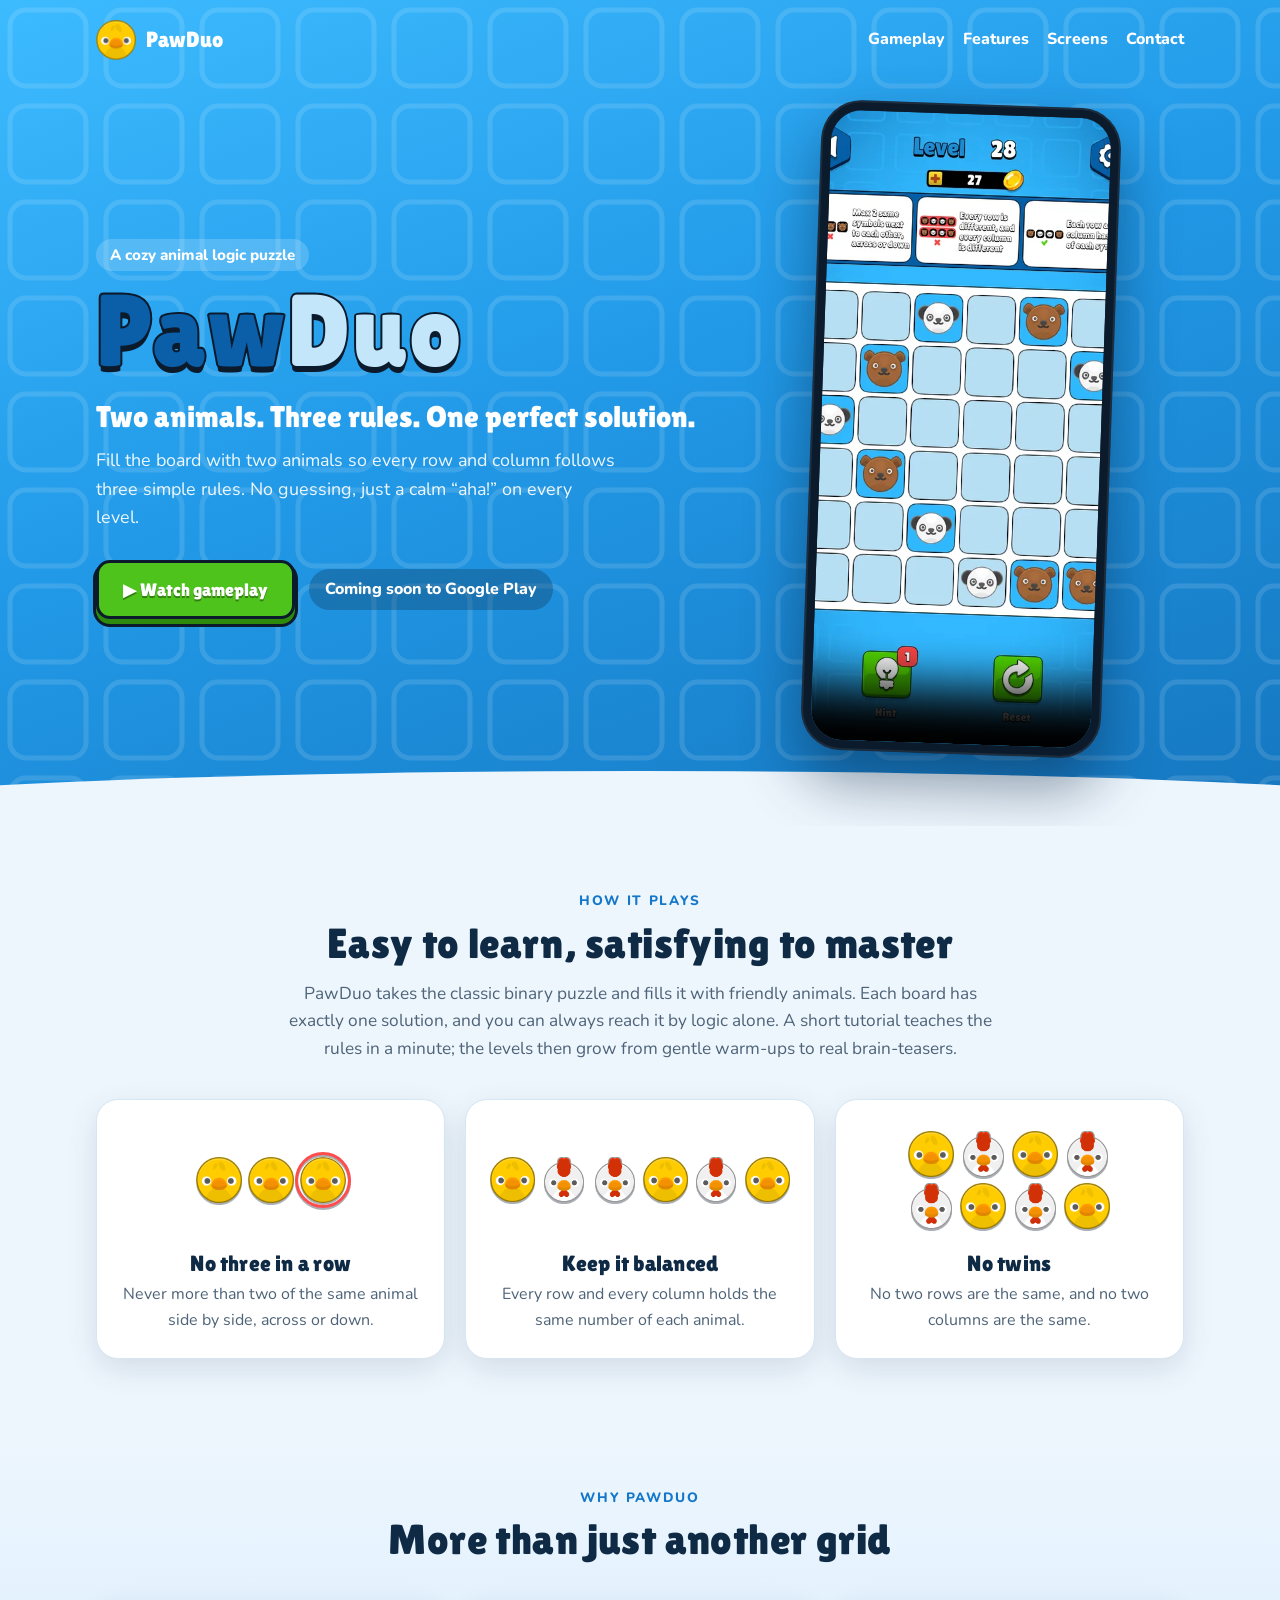
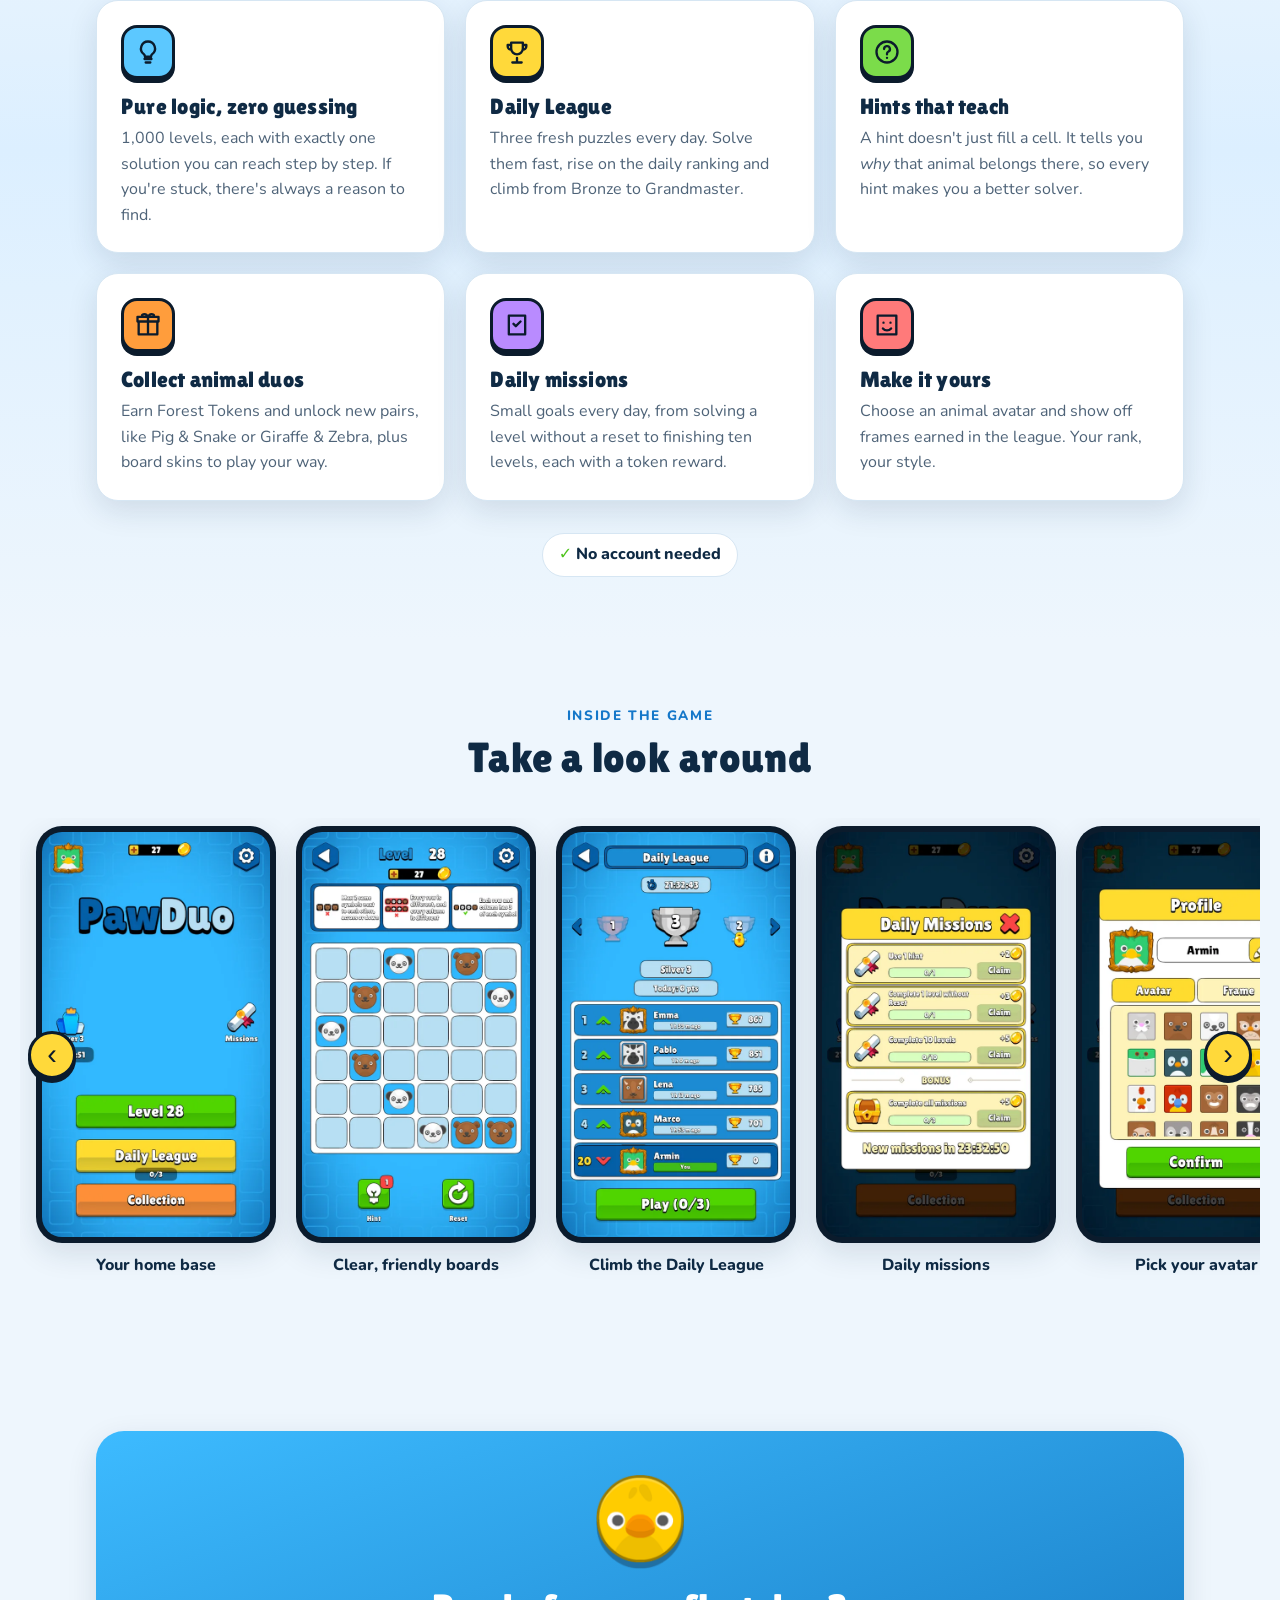
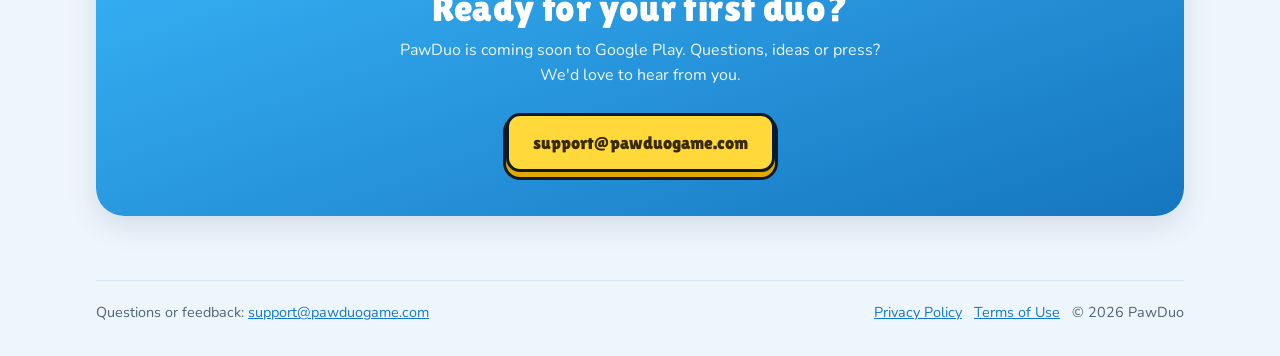
==== index.html @ 650007ed "Use the chick and chicken in the rule examples, drop offline and language pills - Rule cards show th" ====
<!doctype html>
<html lang="en">
<head>
  <meta charset="utf-8">
  <meta name="viewport" content="width=device-width, initial-scale=1">
  <title>PawDuo – Animal Logic Puzzle</title>
  <meta name="description" content="PawDuo is a cozy logic puzzle: fill the board with two animals so every row and column follows three simple rules. Daily League, animal duos to collect, hints that teach.">
  <meta property="og:title" content="PawDuo – Animal Logic Puzzle">
  <meta property="og:description" content="Two animals. Three rules. One perfect solution.">
  <meta property="og:image" content="https://pawduogame.com/assets/InGamePictures/web/01_Home.webp">
  <meta name="theme-color" content="#1f8fe0">
  <link rel="icon" type="image/png" sizes="32x32" href="assets/favicon-32.png">
  <link rel="apple-touch-icon" href="assets/icon.png">
  <link rel="preconnect" href="https://fonts.googleapis.com">
  <link rel="preconnect" href="https://fonts.gstatic.com" crossorigin>
  <link rel="stylesheet" href="https://fonts.googleapis.com/css2?family=Lilita+One&family=Nunito:wght@500;700;800&display=swap">
  <link rel="stylesheet" href="style.css?v=5">
</head>
<body class="landing">

  <section class="hero">
    <div class="tiles" aria-hidden="true"></div>
    <div class="wrap">
      <header class="site">
        <a class="brand" href="/"><img src="assets/icon.png" alt="" width="40" height="40">PawDuo</a>
        <nav>
          <a href="#gameplay">Gameplay</a>
          <a href="#features">Features</a>
          <a href="#screens">Screens</a>
          <a href="#contact">Contact</a>
        </nav>
      </header>

      <div class="hero-grid">
        <div class="hero-copy">
          <p class="eyebrow">A cozy animal logic puzzle</p>
          <h1 class="wordmark"><span class="paw">Paw</span><span class="duo">Duo</span></h1>
          <p class="tagline">Two animals. Three rules. One perfect solution.</p>
          <p class="lead">Fill the board with two animals so every row and column follows three simple rules. No guessing, just a calm “aha!” on every level.</p>
          <div class="cta-row">
            <a class="btn btn-green" href="#gameplay">▶ Watch gameplay</a>
            <span class="pill">Coming soon to Google Play</span>
          </div>
        </div>

        <div class="hero-phone" id="gameplay">
          <div class="phone">
            <video src="assets/Videos/PawDuo_Gameplay.mp4" poster="assets/InGamePictures/web/02_Board.webp"
                   autoplay muted loop playsinline controls preload="metadata"
                   aria-label="PawDuo gameplay video"></video>
          </div>
        </div>
      </div>
    </div>
  </section>

  <main>
    <section class="section about" id="about">
      <div class="wrap">
        <div class="section-head">
          <p class="kicker">How it plays</p>
          <h2>Easy to learn, satisfying to master</h2>
          <p>PawDuo takes the classic binary puzzle and fills it with friendly animals. Each board has exactly one solution, and you can always reach it by logic alone. A short tutorial teaches the rules in a minute; the levels then grow from gentle warm-ups to real brain-teasers.</p>
        </div>

        <div class="rules">
          <article class="rule">
            <div class="mini" aria-hidden="true"><i class="a"></i><i class="a"></i><i class="a bad"></i></div>
            <h3>No three in a row</h3>
            <p>Never more than two of the same animal side by side, across or down.</p>
          </article>
          <article class="rule">
            <div class="mini" aria-hidden="true"><i class="a"></i><i class="b"></i><i class="b"></i><i class="a"></i><i class="b"></i><i class="a"></i></div>
            <h3>Keep it balanced</h3>
            <p>Every row and every column holds the same number of each animal.</p>
          </article>
          <article class="rule">
            <div class="mini stack" aria-hidden="true">
              <span><i class="a"></i><i class="b"></i><i class="a"></i><i class="b"></i></span>
              <span><i class="b"></i><i class="a"></i><i class="b"></i><i class="a"></i></span>
            </div>
            <h3>No twins</h3>
            <p>No two rows are the same, and no two columns are the same.</p>
          </article>
        </div>
      </div>
    </section>

    <section class="section features" id="features">
      <div class="wrap">
        <div class="section-head">
          <p class="kicker">Why PawDuo</p>
          <h2>More than just another grid</h2>
        </div>

        <div class="feature-grid">
          <article class="feature">
            <span class="ico ico-blue" aria-hidden="true">
              <svg viewBox="0 0 24 24"><path d="M9 18h6M10 21h4M12 3a6 6 0 0 0-3.6 10.8c.6.5 1 1.2 1 2V16h5.2v-.2c0-.8.4-1.5 1-2A6 6 0 0 0 12 3Z"/></svg>
            </span>
            <h3>Pure logic, zero guessing</h3>
            <p>1,000 levels, each with exactly one solution you can reach step by step. If you're stuck, there's always a reason to find.</p>
          </article>
          <article class="feature">
            <span class="ico ico-yellow" aria-hidden="true">
              <svg viewBox="0 0 24 24"><path d="M8 21h8M12 17v4M7 4h10v5a5 5 0 0 1-10 0V4ZM17 6h3v1a3 3 0 0 1-3 3M7 6H4v1a3 3 0 0 0 3 3"/></svg>
            </span>
            <h3>Daily League</h3>
            <p>Three fresh puzzles every day. Solve them fast, rise on the daily ranking and climb from Bronze to Grandmaster.</p>
          </article>
          <article class="feature">
            <span class="ico ico-green" aria-hidden="true">
              <svg viewBox="0 0 24 24"><path d="M12 3a9 9 0 1 0 0 18 9 9 0 0 0 0-18ZM9.5 9.5a2.5 2.5 0 1 1 3.5 2.3c-.6.3-1 .9-1 1.6V14M12 17h.01"/></svg>
            </span>
            <h3>Hints that teach</h3>
            <p>A hint doesn't just fill a cell. It tells you <em>why</em> that animal belongs there, so every hint makes you a better solver.</p>
          </article>
          <article class="feature">
            <span class="ico ico-orange" aria-hidden="true">
              <svg viewBox="0 0 24 24"><path d="M4 9h16v11H4zM3 5h18v4H3zM12 5v15M12 5S10.5 2 8 2.8C6 3.5 7 5 8.5 5M12 5s1.5-3 4-2.2c2 .7 1 2.2-.5 2.2"/></svg>
            </span>
            <h3>Collect animal duos</h3>
            <p>Earn Forest Tokens and unlock new pairs, like Pig &amp; Snake or Giraffe &amp; Zebra, plus board skins to play your way.</p>
          </article>
          <article class="feature">
            <span class="ico ico-purple" aria-hidden="true">
              <svg viewBox="0 0 24 24"><path d="M9 11l2 2 4-4M5 4h14v16H5z"/></svg>
            </span>
            <h3>Daily missions</h3>
            <p>Small goals every day, from solving a level without a reset to finishing ten levels, each with a token reward.</p>
          </article>
          <article class="feature">
            <span class="ico ico-red" aria-hidden="true">
              <svg viewBox="0 0 24 24"><path d="M4 4h16v16H4zM9 10h.01M15 10h.01M8.5 15a4.5 4.5 0 0 0 7 0"/></svg>
            </span>
            <h3>Make it yours</h3>
            <p>Choose an animal avatar and show off frames earned in the league. Your rank, your style.</p>
          </article>
        </div>

        <ul class="facts">
          <li>No account needed</li>
        </ul>
      </div>
    </section>

    <section class="section screens" id="screens">
      <div class="wrap">
        <div class="section-head">
          <p class="kicker">Inside the game</p>
          <h2>Take a look around</h2>
        </div>
      </div>

      <div class="carousel">
        <button class="nav-btn prev" type="button" aria-label="Previous screenshots">‹</button>
        <ul class="track" id="track">
          <li><button class="shot" type="button" data-full="assets/InGamePictures/01_Home.png"><img src="assets/InGamePictures/web/01_Home.webp" alt="PawDuo home screen" width="540" height="960" loading="lazy"></button><span>Your home base</span></li>
          <li><button class="shot" type="button" data-full="assets/InGamePictures/02_Board.png"><img src="assets/InGamePictures/web/02_Board.webp" alt="A puzzle board with bears and pandas" width="540" height="960" loading="lazy"></button><span>Clear, friendly boards</span></li>
          <li><button class="shot" type="button" data-full="assets/InGamePictures/03_League.png"><img src="assets/InGamePictures/web/03_League.webp" alt="Daily League ranking" width="540" height="960" loading="lazy"></button><span>Climb the Daily League</span></li>
          <li><button class="shot" type="button" data-full="assets/InGamePictures/04_Missions.png"><img src="assets/InGamePictures/web/04_Missions.webp" alt="Daily missions with token rewards" width="540" height="960" loading="lazy"></button><span>Daily missions</span></li>
          <li><button class="shot" type="button" data-full="assets/InGamePictures/05_Profile_Avatars.png"><img src="assets/InGamePictures/web/05_Profile_Avatars.webp" alt="Choosing an avatar" width="540" height="960" loading="lazy"></button><span>Pick your avatar</span></li>
          <li><button class="shot" type="button" data-full="assets/InGamePictures/06_Profile_Frames.png"><img src="assets/InGamePictures/web/06_Profile_Frames.webp" alt="League frames for the profile picture" width="540" height="960" loading="lazy"></button><span>Earn league frames</span></li>
          <li><button class="shot" type="button" data-full="assets/InGamePictures/07_Collection.png"><img src="assets/InGamePictures/web/07_Collection.webp" alt="Animal duo collection" width="540" height="960" loading="lazy"></button><span>Collect animal duos</span></li>
          <li><button class="shot" type="button" data-full="assets/InGamePictures/08_Collection_Preview.png"><img src="assets/InGamePictures/web/08_Collection_Preview.webp" alt="Unlocking the Pig and Snake duo" width="540" height="960" loading="lazy"></button><span>Unlock new pairs</span></li>
          <li><button class="shot" type="button" data-full="assets/InGamePictures/09_Tutorial.png"><img src="assets/InGamePictures/web/09_Tutorial.webp" alt="The interactive tutorial" width="540" height="960" loading="lazy"></button><span>Learn in a minute</span></li>
        </ul>
        <button class="nav-btn next" type="button" aria-label="Next screenshots">›</button>
      </div>
    </section>

    <section class="section closing">
      <div class="wrap">
        <div class="closing-card">
          <img src="assets/icon.png" alt="" width="88" height="88">
          <h2>Ready for your first duo?</h2>
          <p>PawDuo is coming soon to Google Play. Questions, ideas or press? We'd love to hear from you.</p>
          <a class="btn btn-yellow" href="mailto:support@pawduogame.com">support@pawduogame.com</a>
        </div>
      </div>
    </section>
  </main>

  <div class="wrap">
    <footer class="site" id="contact">
      <span>Questions or feedback: <a href="mailto:support@pawduogame.com">support@pawduogame.com</a></span>
      <span><a href="privacy.html">Privacy Policy</a><a href="terms.html">Terms of Use</a>© 2026 PawDuo</span>
    </footer>
  </div>

  <dialog class="viewer" id="viewer" aria-label="Screenshot viewer">
    <button class="v-close" type="button" aria-label="Close">×</button>
    <button class="v-nav v-prev" type="button" aria-label="Previous">‹</button>
    <img alt="">
    <button class="v-nav v-next" type="button" aria-label="Next">›</button>
  </dialog>

  <script>
    (function () {
      var track = document.getElementById('track');
      var step = function () { var li = track.querySelector('li'); return li ? li.getBoundingClientRect().width + 20 : 300; };
      document.querySelector('.carousel .prev').addEventListener('click', function () { track.scrollBy({ left: -step() * 2, behavior: 'smooth' }); });
      document.querySelector('.carousel .next').addEventListener('click', function () { track.scrollBy({ left: step() * 2, behavior: 'smooth' }); });

      var shots = Array.prototype.slice.call(document.querySelectorAll('.shot'));
      var viewer = document.getElementById('viewer');
      var img = viewer.querySelector('img');
      var index = 0;
      function show(i) {
        index = (i + shots.length) % shots.length;
        img.src = shots[index].getAttribute('data-full');
        img.alt = shots[index].querySelector('img').alt;
      }
      shots.forEach(function (b, i) {
        b.addEventListener('click', function () {
          show(i);
          if (viewer.showModal) viewer.showModal(); else window.open(b.getAttribute('data-full'), '_blank');
        });
      });
      viewer.querySelector('.v-close').addEventListener('click', function () { viewer.close(); });
      viewer.querySelector('.v-prev').addEventListener('click', function () { show(index - 1); });
      viewer.querySelector('.v-next').addEventListener('click', function () { show(index + 1); });
      viewer.addEventListener('click', function (e) { if (e.target === viewer) viewer.close(); });
      viewer.addEventListener('keydown', function (e) {
        if (e.key === 'ArrowLeft') show(index - 1);
        if (e.key === 'ArrowRight') show(index + 1);
      });

      // Respect reduced motion: don't autoplay the gameplay video.
      if (window.matchMedia('(prefers-reduced-motion: reduce)').matches) {
        var v = document.querySelector('.phone video');
        v.removeAttribute('autoplay'); v.pause();
      }
    })();
  </script>
</body>
</html>
---- style.css ----
/* PawDuo site. Colors follow the game: sky blue, sunny yellow, leaf green. */
:root {
  --bg: #eef6fd;
  --card: #ffffff;
  --text: #0f2a44;
  --muted: #4e6378;
  --line: #d6e6f3;
  --accent: #1477c9;
  --accent-soft: #dcefff;
  --blue-1: #3dbbff;
  --blue-2: #1576bf;
  --navy: #0b4f8f;
  --yellow: #ffd93a;
  --yellow-dark: #e0a800;
  --green: #4dc31b;
  --green-dark: #2e8a0c;
  --shadow: 0 10px 30px rgba(15, 42, 68, 0.12);
}

@media (prefers-color-scheme: dark) {
  :root {
    --bg: #0b1724;
    --card: #132436;
    --text: #e8f2fb;
    --muted: #9fb4c8;
    --line: #22384f;
    --accent: #6cc4ff;
    --accent-soft: #17324b;
    --shadow: 0 10px 30px rgba(0, 0, 0, 0.35);
  }
}

* { box-sizing: border-box; }

html { scroll-behavior: smooth; }

body {
  margin: 0;
  background: var(--bg);
  color: var(--text);
  font-family: "Nunito", system-ui, -apple-system, "Segoe UI", Roboto, sans-serif;
  line-height: 1.6;
  overflow-x: hidden;
}

a { color: var(--accent); }

.wrap { max-width: 760px; margin: 0 auto; padding: 0 16px; }
body.landing .wrap { max-width: 1120px; }

h1, h2, h3 { font-family: "Lilita One", "Nunito", system-ui, sans-serif; font-weight: 400; letter-spacing: 0.01em; line-height: 1.15; }

/* ---------- Header ---------- */
header.site {
  padding: 20px 0;
  display: flex;
  align-items: center;
  justify-content: space-between;
  gap: 12px;
  flex-wrap: wrap;
}

header.site .brand {
  display: flex;
  align-items: center;
  gap: 10px;
  font-family: "Lilita One", system-ui, sans-serif;
  font-size: 1.4rem;
  color: var(--text);
  text-decoration: none;
}

header.site .brand img { width: 40px; height: 40px; }

header.site nav { display: flex; flex-wrap: wrap; gap: 4px 18px; }
header.site nav a { text-decoration: none; font-weight: 800; }

/* ---------- Hero ---------- */
.hero {
  position: relative;
  color: #fff;
  background: linear-gradient(160deg, var(--blue-1) 0%, #229ae8 45%, var(--blue-2) 100%);
  padding-bottom: 72px;
  overflow: hidden;
}

/* Rounded tile pattern, like the board behind the game's menus. */
.hero .tiles {
  position: absolute;
  inset: 0;
  background-image: url("data:image/svg+xml,%3Csvg xmlns='http://www.w3.org/2000/svg' width='96' height='96'%3E%3Crect x='10' y='10' width='76' height='76' rx='16' fill='none' stroke='white' stroke-opacity='0.12' stroke-width='5'/%3E%3C/svg%3E");
  pointer-events: none;
}

.hero::after {
  content: "";
  position: absolute;
  left: 0; right: 0; bottom: -1px;
  height: 56px;
  background: var(--bg);
  clip-path: ellipse(75% 100% at 50% 100%);
}

.hero .wrap { position: relative; z-index: 1; }
.hero header.site .brand, .hero header.site nav a { color: #fff; }
.hero header.site nav a:hover { color: var(--yellow); }

.hero-grid {
  display: grid;
  grid-template-columns: 1.15fr 0.85fr;
  gap: 40px;
  align-items: center;
  padding-top: 24px;
}

.eyebrow {
  display: inline-block;
  margin: 0 0 8px;
  padding: 4px 14px;
  border-radius: 999px;
  background: rgba(255, 255, 255, 0.18);
  font-weight: 800;
  font-size: 0.95rem;
}

.wordmark {
  margin: 0;
  font-size: clamp(3.6rem, 9vw, 6.4rem);
  line-height: 1;
  letter-spacing: 0.02em;
  -webkit-text-stroke: 4px #0b1b2c;
  paint-order: stroke fill;
  text-shadow: 0 6px 0 #0b1b2c;
}
.wordmark .paw { color: #0b5ea8; }
.wordmark .duo { color: #c3e6fb; }

.tagline {
  margin: 18px 0 10px;
  font-family: "Lilita One", system-ui, sans-serif;
  font-size: clamp(1.4rem, 3vw, 1.9rem);
  line-height: 1.2;
}

.lead { margin: 0; max-width: 520px; font-size: 1.12rem; color: rgba(255, 255, 255, 0.92); }

.cta-row { display: flex; flex-wrap: wrap; align-items: center; gap: 14px; margin-top: 28px; }

.btn {
  display: inline-block;
  padding: 12px 24px;
  border-radius: 14px;
  font-family: "Lilita One", system-ui, sans-serif;
  font-size: 1.15rem;
  text-decoration: none;
  color: #fff;
  border: 3px solid #0b1b2c;
  transition: transform 0.12s ease;
}
.btn:hover { transform: translateY(-2px); }
.btn:active { transform: translateY(2px); }
.btn-green { background: var(--green); box-shadow: 0 5px 0 var(--green-dark), 0 5px 0 3px #0b1b2c; text-shadow: 0 2px 0 rgba(0, 0, 0, 0.35); }
.btn-yellow { background: var(--yellow); color: #3a2a00; box-shadow: 0 5px 0 var(--yellow-dark), 0 5px 0 3px #0b1b2c; }

.pill {
  display: inline-block;
  padding: 8px 16px;
  border-radius: 999px;
  background: rgba(11, 27, 44, 0.25);
  font-weight: 800;
}

.hero-phone { display: flex; justify-content: center; scroll-margin-top: 24px; }

.phone {
  position: relative;
  width: min(300px, 78vw);
  aspect-ratio: 1080 / 2340;
  border-radius: 40px;
  padding: 10px;
  background: #0b1b2c;
  box-shadow: 0 30px 60px rgba(4, 30, 60, 0.45), inset 0 0 0 2px rgba(255, 255, 255, 0.08);
  transform: rotate(2deg);
}
.phone video {
  display: block;
  width: 100%;
  height: 100%;
  object-fit: cover;
  border-radius: 31px;
  background: #1576bf;
}

/* ---------- Sections ---------- */
.section { padding: 64px 0; }

.section-head { max-width: 720px; margin: 0 auto 36px; text-align: center; }
.section-head h2 { margin: 0 0 12px; font-size: clamp(1.9rem, 4vw, 2.6rem); }
.section-head p { margin: 0; color: var(--muted); font-size: 1.08rem; }
.section-head .kicker {
  margin-bottom: 8px;
  color: var(--accent);
  font-weight: 800;
  text-transform: uppercase;
  letter-spacing: 0.12em;
  font-size: 0.85rem;
}

/* Rules */
.rules { display: grid; grid-template-columns: repeat(3, 1fr); gap: 20px; }

.rule, .feature, .card {
  background: var(--card);
  border: 1px solid var(--line);
  border-radius: 22px;
  padding: 24px;
  box-shadow: var(--shadow);
}
.rule { text-align: center; }
.rule h3, .feature h3 { margin: 16px 0 6px; font-size: 1.35rem; }
.rule p, .feature p { margin: 0; color: var(--muted); }

/* Rule examples drawn with the game's chick (a) and chicken (b); icons shrink to fit narrow cards. */
.mini { display: flex; justify-content: center; gap: 6px; min-height: 112px; align-items: center; }
.mini.stack { flex-direction: column; align-items: stretch; }
.mini.stack span { display: flex; justify-content: center; gap: 6px; }
.mini i {
  flex: 0 1 46px;
  min-width: 0;
  aspect-ratio: 1;
  background: center / contain no-repeat;
  filter: drop-shadow(0 2px 0 rgba(11, 27, 44, 0.35));
}
.mini i.a { background-image: url("assets/Pairs/chick.png"); }
.mini i.b { background-image: url("assets/Pairs/chicken.png"); }
.mini i.bad { border-radius: 50%; outline: 3px solid #ff4d4d; outline-offset: 2px; }

/* Features */
.features { background: linear-gradient(180deg, transparent, var(--accent-soft) 40%, transparent); }
.feature-grid { display: grid; grid-template-columns: repeat(3, 1fr); gap: 20px; }

.ico {
  display: inline-grid;
  place-items: center;
  width: 54px; height: 54px;
  border-radius: 16px;
  border: 3px solid #0b1b2c;
  box-shadow: 0 4px 0 #0b1b2c;
}
.ico svg { width: 28px; height: 28px; fill: none; stroke: #0b1b2c; stroke-width: 2; stroke-linecap: round; stroke-linejoin: round; }
.ico-blue { background: #5cc8ff; }
.ico-yellow { background: var(--yellow); }
.ico-green { background: #7bdc4a; }
.ico-orange { background: #ff9d3c; }
.ico-purple { background: #b98bff; }
.ico-red { background: #ff7a7a; }

.facts { list-style: none; display: flex; flex-wrap: wrap; justify-content: center; gap: 10px; padding: 0; margin: 32px 0 0; }
.facts li {
  padding: 8px 16px;
  border-radius: 999px;
  background: var(--card);
  border: 1px solid var(--line);
  font-weight: 800;
}
.facts li::before { content: "✓ "; color: var(--green); }

/* Screenshot carousel */
.carousel { position: relative; max-width: 1240px; margin: 0 auto; }
.track {
  list-style: none;
  margin: 0;
  padding: 8px 16px 24px;
  display: flex;
  gap: 20px;
  overflow-x: auto;
  scroll-snap-type: x mandatory;
  scroll-padding: 0 16px;
  scrollbar-width: thin;
}
.track li { flex: 0 0 auto; width: clamp(180px, 22vw, 240px); scroll-snap-align: start; text-align: center; }
.track li span { display: block; margin-top: 10px; font-weight: 800; }

.shot {
  display: block;
  width: 100%;
  padding: 6px;
  border: 0;
  border-radius: 26px;
  background: #0b1b2c;
  cursor: zoom-in;
  box-shadow: var(--shadow);
  transition: transform 0.15s ease;
}
.shot:hover { transform: translateY(-4px); }
.shot img { display: block; width: 100%; height: auto; border-radius: 20px; }

.nav-btn {
  position: absolute;
  top: calc(50% - 30px);
  z-index: 2;
  width: 48px; height: 48px;
  border-radius: 50%;
  border: 3px solid #0b1b2c;
  background: var(--yellow);
  color: #0b1b2c;
  font-size: 1.8rem;
  line-height: 1;
  cursor: pointer;
  box-shadow: 0 4px 0 #0b1b2c;
}
.nav-btn.prev { left: 8px; }
.nav-btn.next { right: 8px; }

/* Screenshot viewer */
.viewer {
  border: 0;
  padding: 0;
  background: transparent;
  max-width: 100vw;
  max-height: 100vh;
  overflow: visible;
}
.viewer::backdrop { background: rgba(5, 15, 28, 0.85); }
.viewer img { display: block; max-height: 88vh; max-width: 88vw; border-radius: 24px; }
.viewer button {
  position: absolute;
  width: 48px; height: 48px;
  border-radius: 50%;
  border: 3px solid #0b1b2c;
  background: var(--yellow);
  color: #0b1b2c;
  font-size: 1.8rem;
  line-height: 1;
  cursor: pointer;
}
.v-close { top: -18px; right: -18px; }
.v-prev { left: -64px; top: calc(50% - 24px); }
.v-next { right: -64px; top: calc(50% - 24px); }

/* Closing call to action */
.closing-card {
  text-align: center;
  color: #fff;
  background: linear-gradient(160deg, var(--blue-1), var(--blue-2));
  border-radius: 28px;
  padding: 44px 24px;
  box-shadow: var(--shadow);
}
.closing-card img { filter: drop-shadow(0 6px 0 rgba(11, 27, 44, 0.35)); }
.closing-card h2 { margin: 14px 0 8px; font-size: clamp(1.8rem, 4vw, 2.4rem); }
.closing-card p { margin: 0 auto 24px; max-width: 520px; color: rgba(255, 255, 255, 0.92); }
.closing-card .btn { overflow-wrap: anywhere; }

/* ---------- Doc pages (privacy, terms) ---------- */
.badge {
  display: inline-block;
  background: var(--accent-soft);
  color: var(--accent);
  border-radius: 999px;
  padding: 4px 12px;
  font-weight: 700;
  font-size: 0.9rem;
  margin-top: 18px;
}

article.doc {
  background: var(--card);
  border: 1px solid var(--line);
  border-radius: 20px;
  padding: 28px 24px;
  margin: 8px 0 24px;
}
article.doc h1 { margin-top: 0; }
article.doc h2 { margin-top: 28px; font-size: 1.3rem; }
article.doc .updated { color: var(--muted); margin-top: -8px; }

/* ---------- Footer ---------- */
footer.site {
  border-top: 1px solid var(--line);
  padding: 20px 0 32px;
  color: var(--muted);
  font-size: 0.9rem;
  display: flex;
  flex-wrap: wrap;
  gap: 8px 16px;
  justify-content: space-between;
}
footer.site a { margin-right: 12px; }

/* ---------- Small screens ---------- */
@media (max-width: 900px) {
  .hero-grid { grid-template-columns: 1fr; text-align: center; }
  .lead { margin: 0 auto; }
  .cta-row { justify-content: center; }
  .rules, .feature-grid { grid-template-columns: 1fr 1fr; }
  .rules .rule:last-child { grid-column: 1 / -1; }
  .v-prev { left: 8px; }
  .v-next { right: 8px; }
  .v-close { top: 8px; right: 8px; }
}

@media (max-width: 600px) {
  .rules, .feature-grid { grid-template-columns: 1fr; }
  .nav-btn { display: none; }
  .wordmark { -webkit-text-stroke-width: 3px; text-shadow: 0 4px 0 #0b1b2c; }
  .section { padding: 48px 0; }
  header.site { justify-content: center; }
  header.site nav { justify-content: center; gap: 4px 14px; }
}

@media (prefers-reduced-motion: reduce) {
  html { scroll-behavior: auto; }
  .btn, .shot { transition: none; }
}
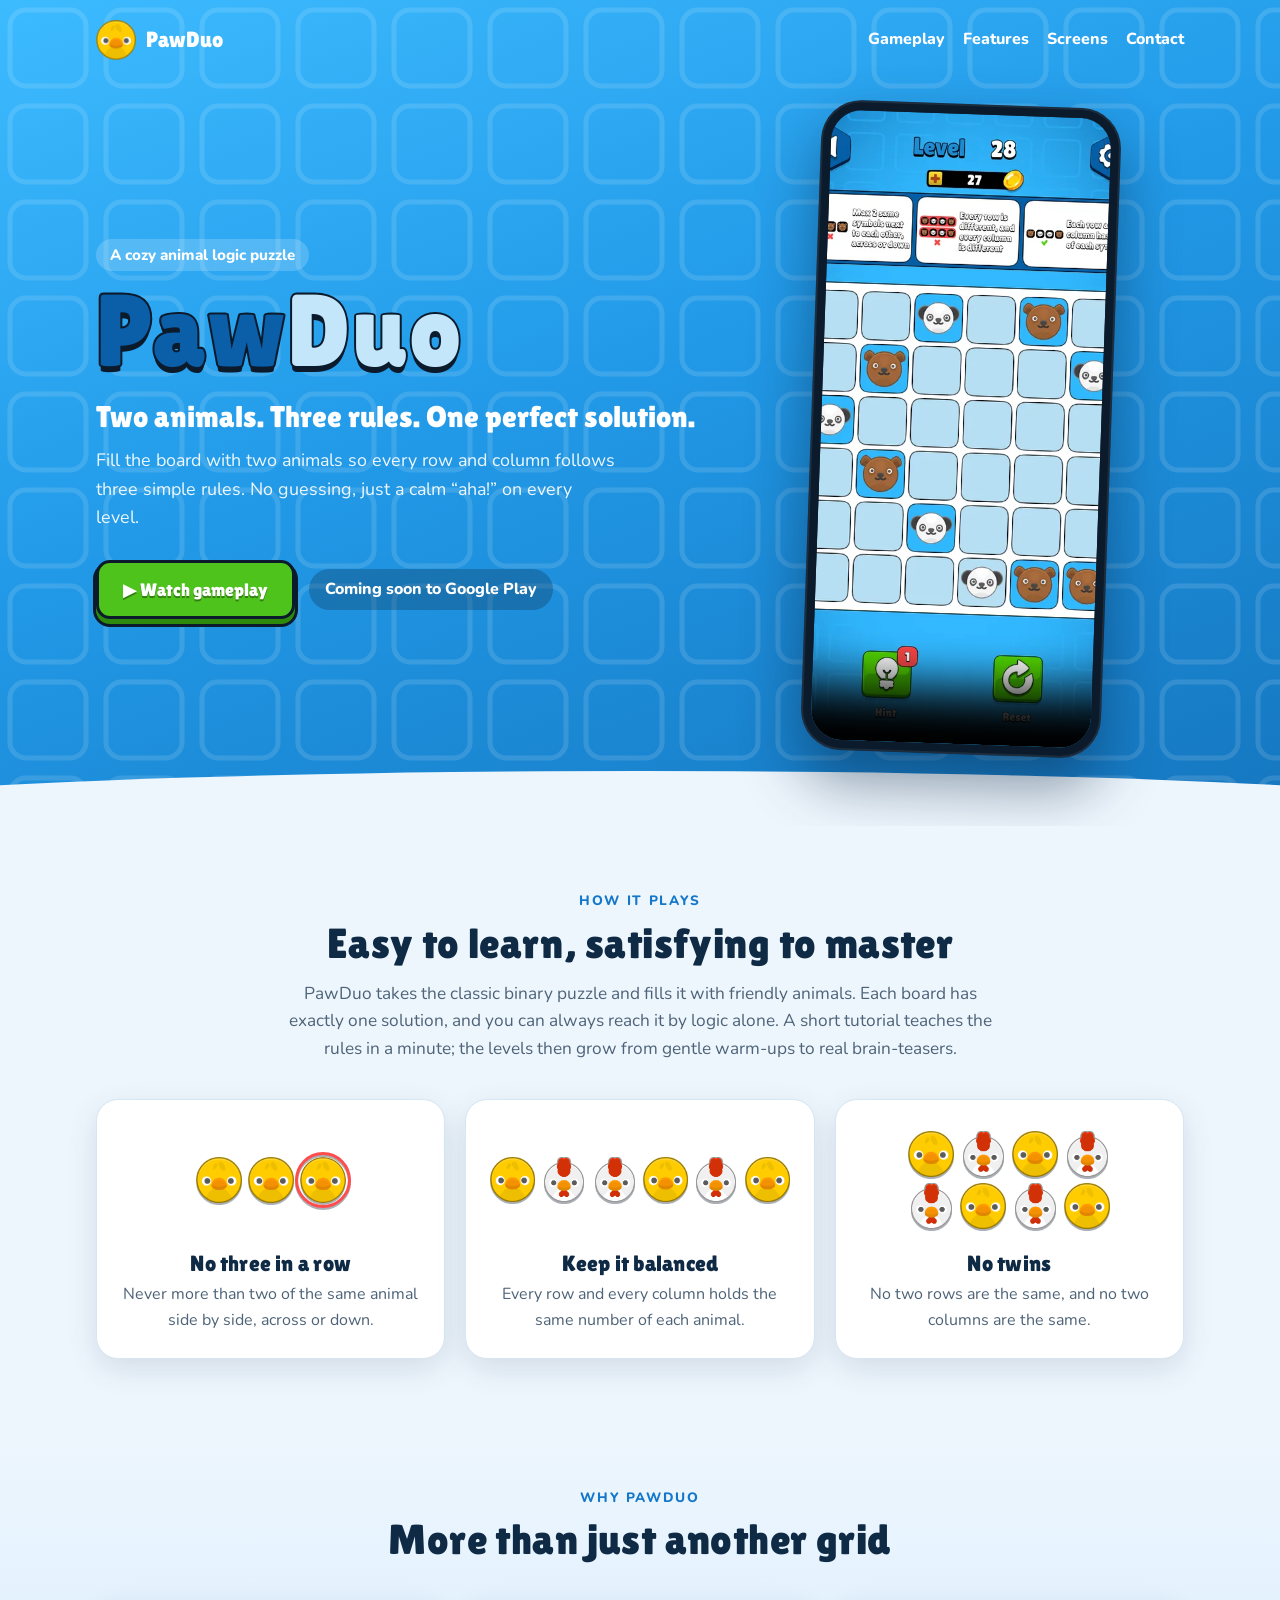
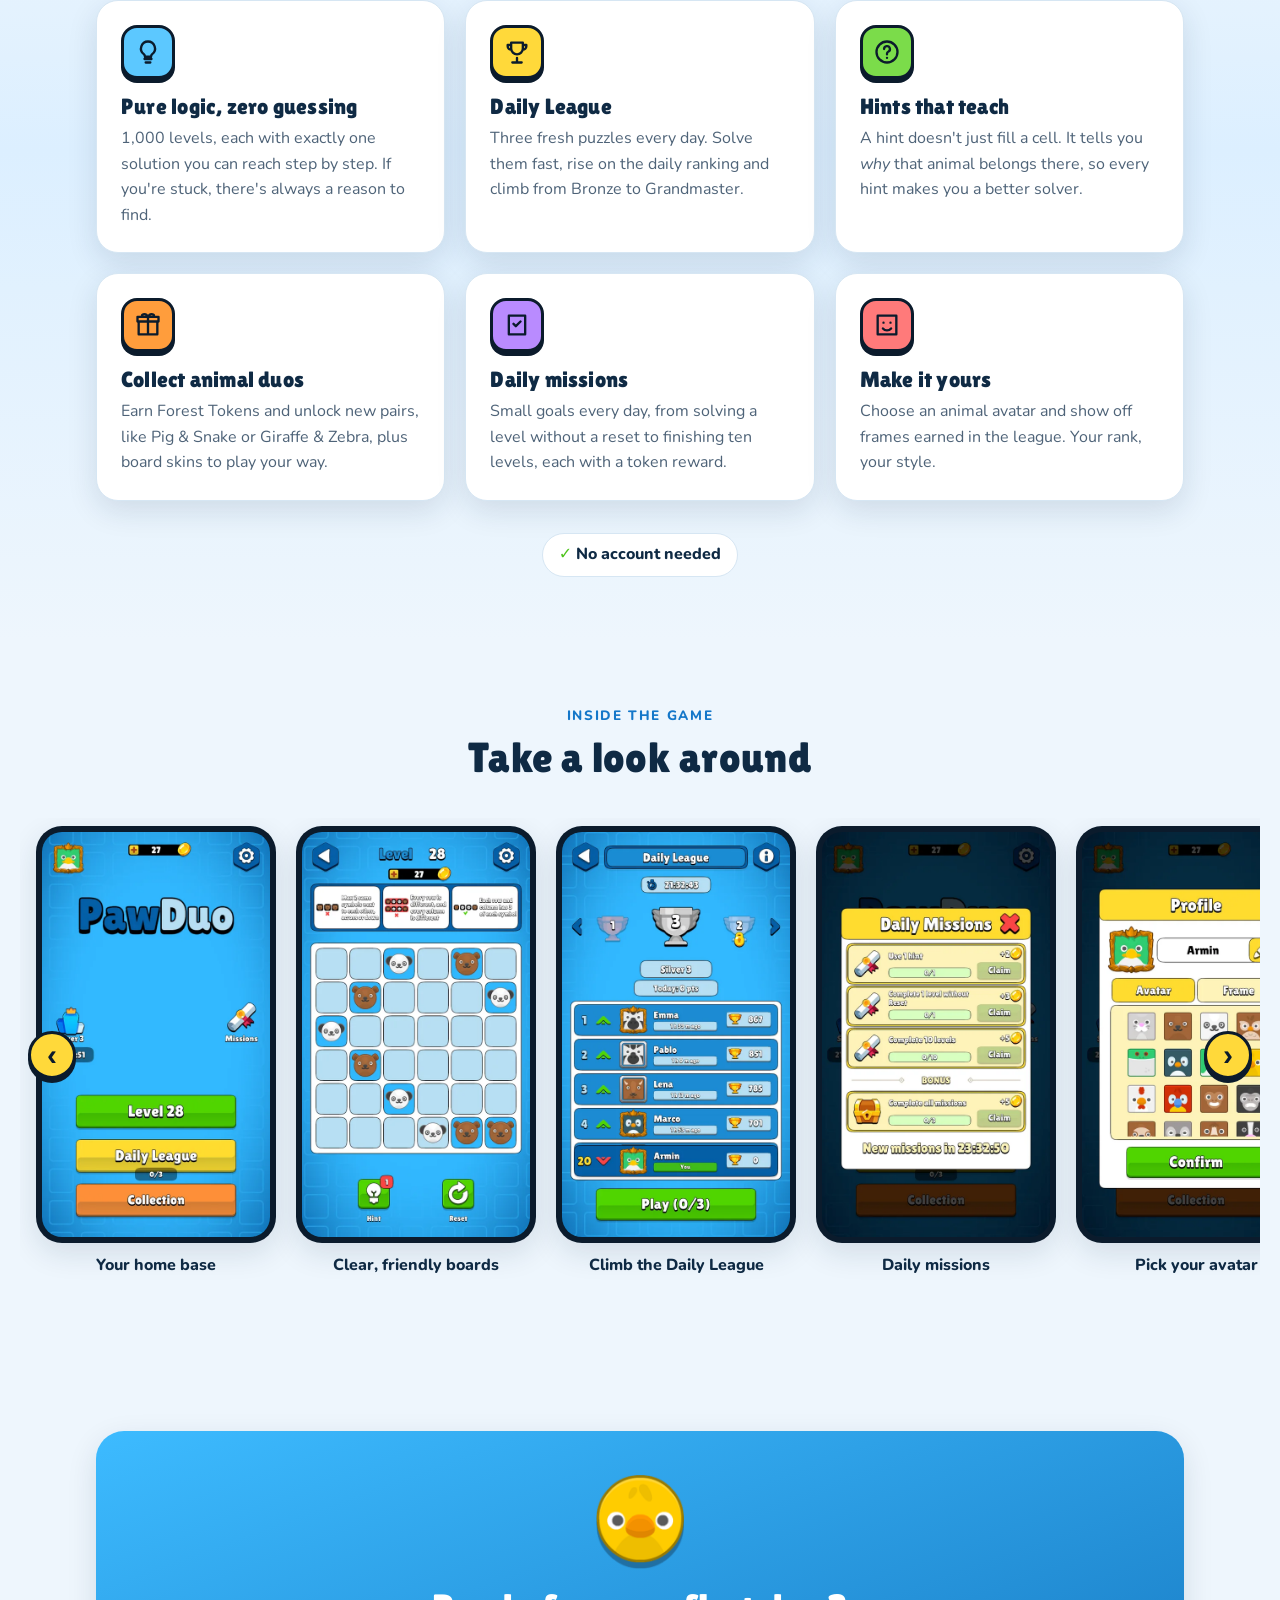
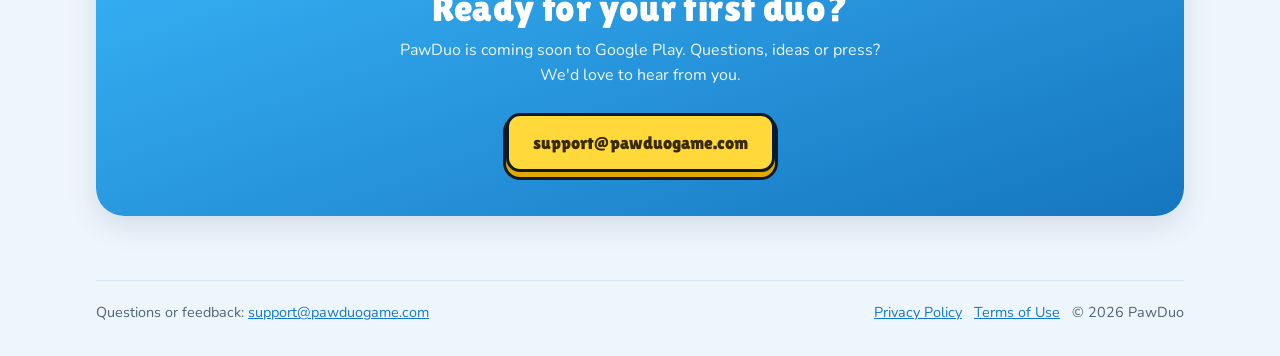
==== commit 68215159: "Keep the round viewer and player buttons round on older iOS Safari Older Safari adds its own button " ====
--- a/index.html
+++ b/index.html
@@ -14,7 +14,7 @@
   <link rel="preconnect" href="https://fonts.googleapis.com">
   <link rel="preconnect" href="https://fonts.gstatic.com" crossorigin>
   <link rel="stylesheet" href="https://fonts.googleapis.com/css2?family=Lilita+One&family=Nunito:wght@500;700;800&display=swap">
-  <link rel="stylesheet" href="style.css?v=5">
+  <link rel="stylesheet" href="style.css?v=7">
 </head>
 <body class="landing">
 
@@ -38,7 +38,7 @@
           <p class="tagline">Two animals. Three rules. One perfect solution.</p>
           <p class="lead">Fill the board with two animals so every row and column follows three simple rules. No guessing, just a calm “aha!” on every level.</p>
           <div class="cta-row">
-            <a class="btn btn-green" href="#gameplay">▶ Watch gameplay</a>
+            <a class="btn btn-green" href="#gameplay" id="watch">▶ Watch gameplay</a>
             <span class="pill">Coming soon to Google Play</span>
           </div>
         </div>
@@ -195,6 +195,12 @@
     <button class="v-nav v-next" type="button" aria-label="Next">›</button>
   </dialog>
 
+  <dialog class="player" id="player" aria-label="Gameplay video">
+    <button class="v-close" type="button" aria-label="Close video">×</button>
+    <video src="assets/Videos/PawDuo_Gameplay.mp4" poster="assets/InGamePictures/web/02_Board.webp"
+           controls playsinline preload="none"></video>
+  </dialog>
+
   <script>
     (function () {
       var track = document.getElementById('track');
@@ -221,6 +227,27 @@
       viewer.querySelector('.v-prev').addEventListener('click', function () { show(index - 1); });
       viewer.querySelector('.v-next').addEventListener('click', function () { show(index + 1); });
       viewer.addEventListener('click', function (e) { if (e.target === viewer) viewer.close(); });
+      // "Watch gameplay": the video from the start, with sound, in a full-screen player.
+      var player = document.getElementById('player');
+      var big = player.querySelector('video');
+      var hero = document.querySelector('.phone video');
+      document.getElementById('watch').addEventListener('click', function (e) {
+        if (!player.showModal) return; // old browsers: the link scrolls to the phone instead
+        e.preventDefault();
+        hero.pause();
+        player.showModal();
+        big.currentTime = 0;
+        big.muted = false;
+        var playing = big.play();
+        if (playing && playing.catch) playing.catch(function () { big.muted = true; big.play(); });
+      });
+      player.querySelector('.v-close').addEventListener('click', function () { player.close(); });
+      player.addEventListener('click', function (e) { if (e.target === player) player.close(); });
+      player.addEventListener('close', function () {
+        big.pause();
+        if (!window.matchMedia('(prefers-reduced-motion: reduce)').matches) hero.play();
+      });
+
       viewer.addEventListener('keydown', function (e) {
         if (e.key === 'ArrowLeft') show(index - 1);
         if (e.key === 'ArrowRight') show(index + 1);
--- a/style.css
+++ b/style.css
@@ -335,6 +335,43 @@
   cursor: pointer;
 }
 .v-close { top: -18px; right: -18px; }
+
+/* Full-screen gameplay player */
+.player {
+  width: 100vw; height: 100vh;
+  max-width: 100vw; max-height: 100vh;
+  margin: 0;
+  padding: 0;
+  border: 0;
+  background: rgba(5, 15, 28, 0.94);
+}
+.player[open] { display: flex; align-items: center; justify-content: center; }
+.player::backdrop { background: rgba(5, 15, 28, 0.94); }
+.player video {
+  display: block;
+  height: 94vh;
+  max-width: 94vw;
+  aspect-ratio: 1080 / 2340;
+  object-fit: contain;
+  border-radius: 24px;
+  background: #000;
+}
+.player .v-close {
+  position: fixed;
+  top: 16px; right: 16px;
+  z-index: 1;
+  width: 48px; height: 48px;
+  border-radius: 50%;
+  border: 3px solid #0b1b2c;
+  background: var(--yellow);
+  color: #0b1b2c;
+  font-size: 1.8rem;
+  line-height: 1;
+  cursor: pointer;
+}
+@media (max-width: 600px) {
+  .player video { height: 100vh; max-width: 100vw; border-radius: 0; }
+}
 .v-prev { left: -64px; top: calc(50% - 24px); }
 .v-next { right: -64px; top: calc(50% - 24px); }
 
@@ -351,6 +388,29 @@
 .closing-card h2 { margin: 14px 0 8px; font-size: clamp(1.8rem, 4vw, 2.4rem); }
 .closing-card p { margin: 0 auto 24px; max-width: 520px; color: rgba(255, 255, 255, 0.92); }
 .closing-card .btn { overflow-wrap: anywhere; }
+
+/* Round yellow buttons: older iOS Safari adds its own button padding and stretches them into ovals with the
+   symbol off-center, so the size and centering are pinned here. */
+.nav-btn, .viewer button, .player .v-close {
+  -webkit-appearance: none;
+  appearance: none;
+  box-sizing: border-box;
+  display: flex;
+  align-items: center;
+  justify-content: center;
+  padding: 0;
+  margin: 0;
+  width: 48px; min-width: 48px; max-width: 48px;
+  height: 48px; min-height: 48px; max-height: 48px;
+  flex: 0 0 48px;
+  border-radius: 50%;
+  font-family: Arial, Helvetica, sans-serif;
+  font-weight: 700;
+  font-size: 30px;
+  line-height: 48px;
+  text-align: center;
+  -webkit-tap-highlight-color: transparent;
+}
 
 /* ---------- Doc pages (privacy, terms) ---------- */
 .badge {
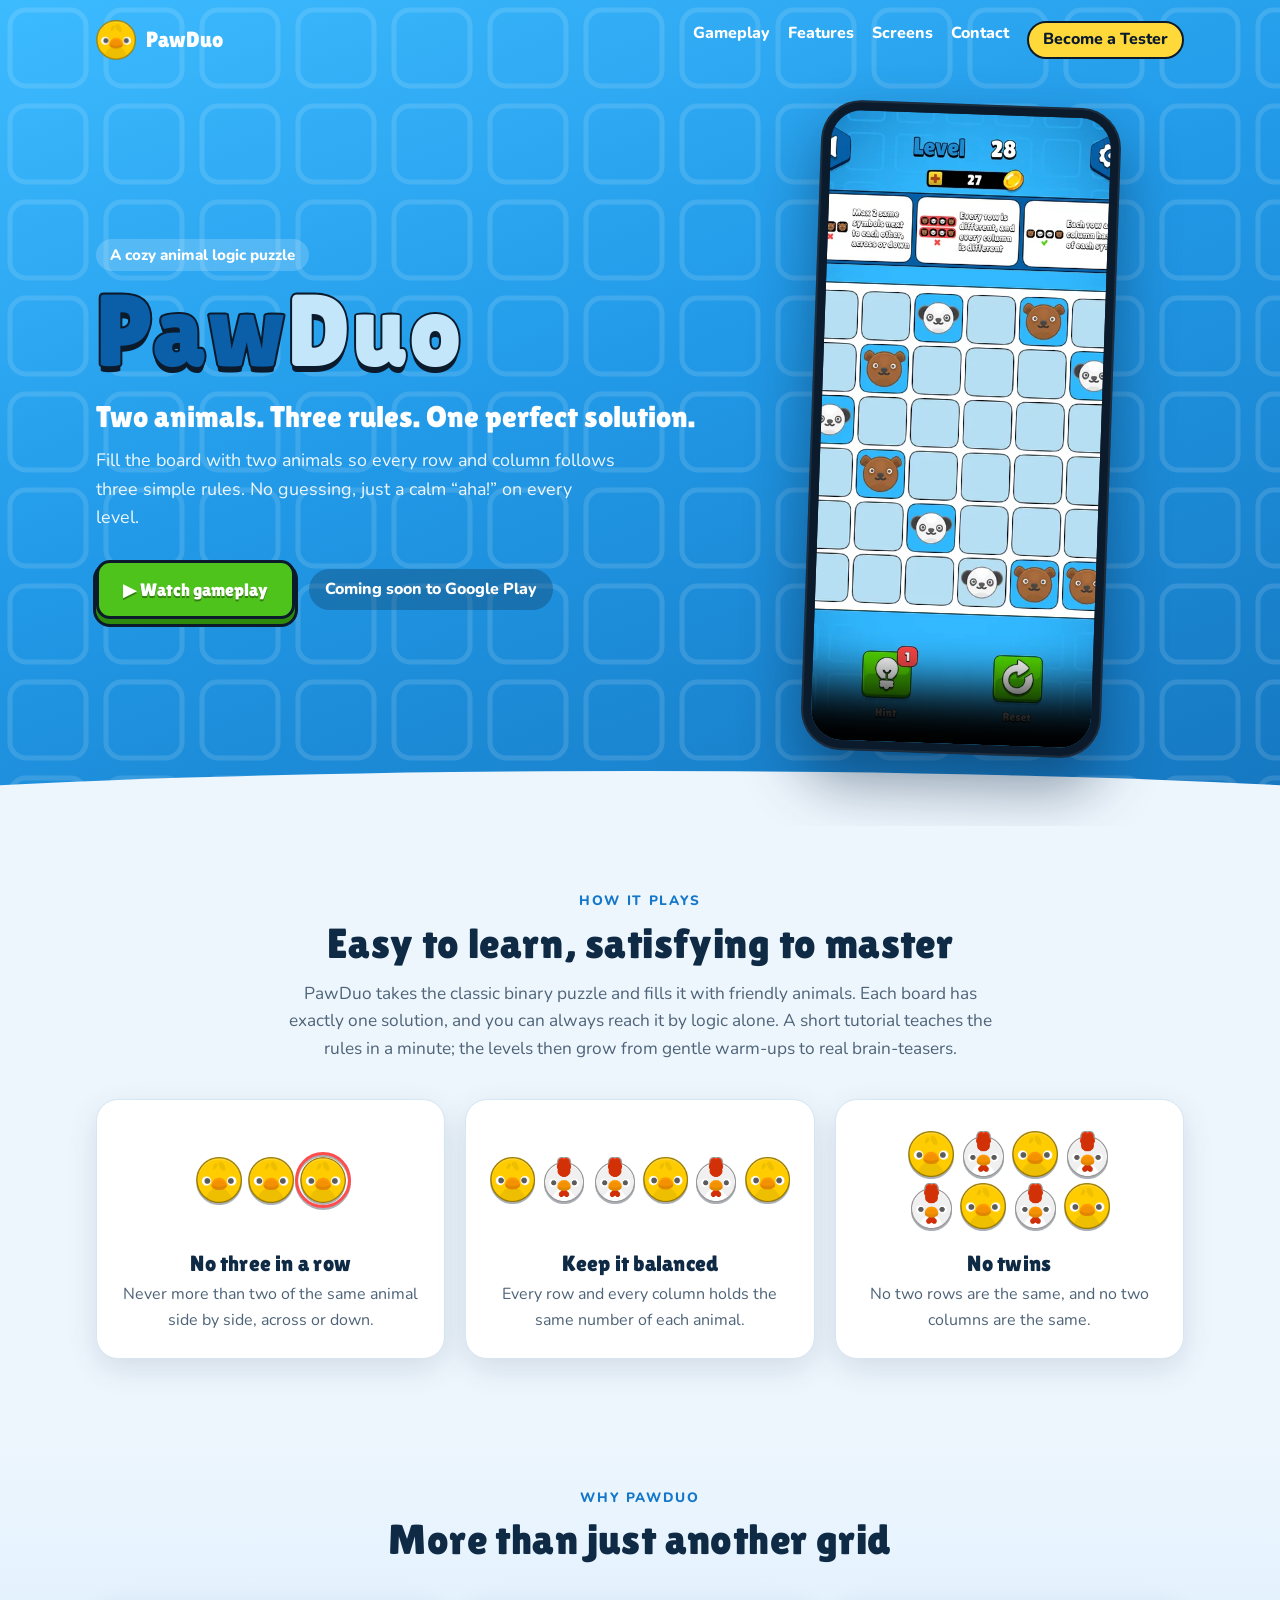
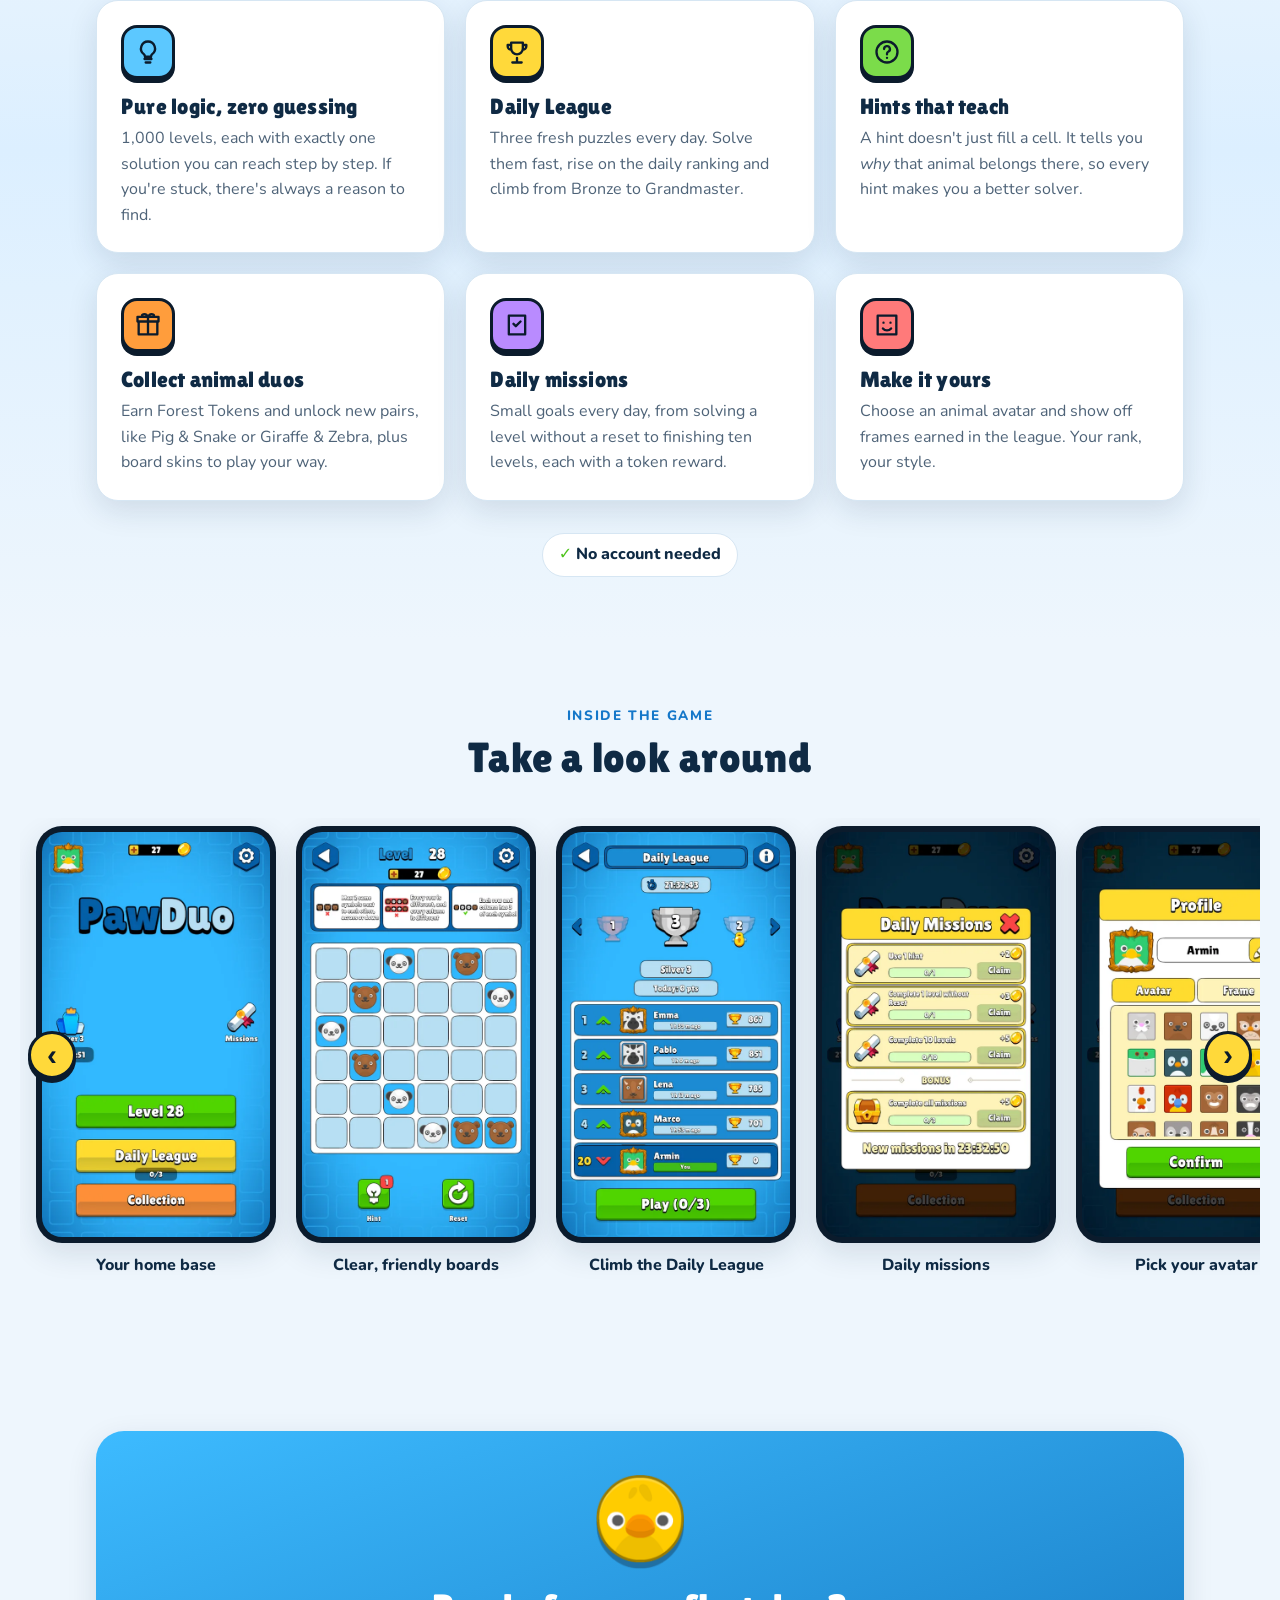
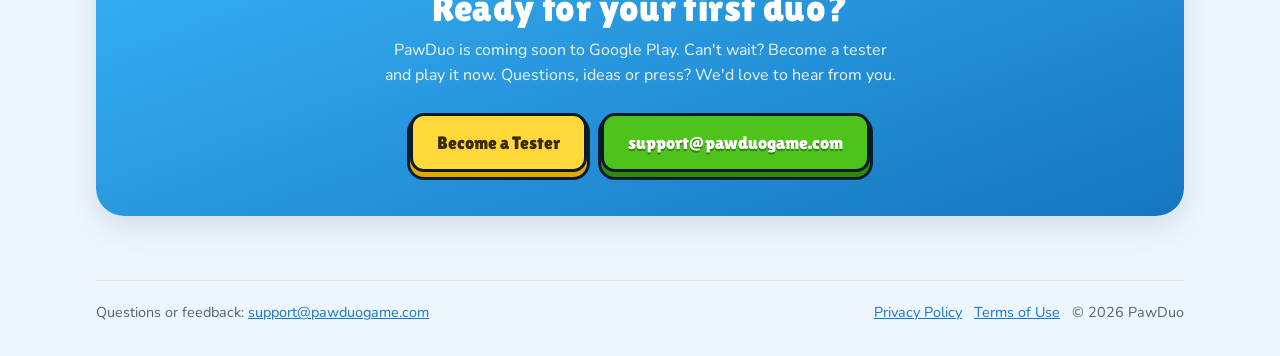
==== commit 3d9be5f7: "Add a Become a Tester page linked from the home page tester.html sends visitors to the Firebase App " ====
--- a/index.html
+++ b/index.html
@@ -14,7 +14,7 @@
   <link rel="preconnect" href="https://fonts.googleapis.com">
   <link rel="preconnect" href="https://fonts.gstatic.com" crossorigin>
   <link rel="stylesheet" href="https://fonts.googleapis.com/css2?family=Lilita+One&family=Nunito:wght@500;700;800&display=swap">
-  <link rel="stylesheet" href="style.css?v=7">
+  <link rel="stylesheet" href="style.css?v=8">
 </head>
 <body class="landing">
 
@@ -28,6 +28,7 @@
           <a href="#features">Features</a>
           <a href="#screens">Screens</a>
           <a href="#contact">Contact</a>
+          <a class="nav-cta" href="tester.html">Become a Tester</a>
         </nav>
       </header>
 
@@ -174,8 +175,11 @@
         <div class="closing-card">
           <img src="assets/icon.png" alt="" width="88" height="88">
           <h2>Ready for your first duo?</h2>
-          <p>PawDuo is coming soon to Google Play. Questions, ideas or press? We'd love to hear from you.</p>
-          <a class="btn btn-yellow" href="mailto:support@pawduogame.com">support@pawduogame.com</a>
+          <p>PawDuo is coming soon to Google Play. Can't wait? Become a tester and play it now. Questions, ideas or press? We'd love to hear from you.</p>
+          <div class="cta-row closing-actions">
+            <a class="btn btn-yellow" href="tester.html">Become a Tester</a>
+            <a class="btn btn-green" href="mailto:support@pawduogame.com">support@pawduogame.com</a>
+          </div>
         </div>
       </div>
     </section>
--- a/style.css
+++ b/style.css
@@ -388,6 +388,7 @@
 .closing-card h2 { margin: 14px 0 8px; font-size: clamp(1.8rem, 4vw, 2.4rem); }
 .closing-card p { margin: 0 auto 24px; max-width: 520px; color: rgba(255, 255, 255, 0.92); }
 .closing-card .btn { overflow-wrap: anywhere; }
+.closing-actions { justify-content: center; margin-top: 0; }
 
 /* Round yellow buttons: older iOS Safari adds its own button padding and stretches them into ovals with the
    symbol off-center, so the size and centering are pinned here. */
@@ -412,6 +413,51 @@
   -webkit-tap-highlight-color: transparent;
 }
 
+/* ---------- Become a Tester page ---------- */
+.hero-short { padding-bottom: 88px; }
+.tester-hero { max-width: 640px; margin: 0 auto; padding-top: 16px; text-align: center; }
+.tester-hero .tester-icon { display: block; margin: 0 auto 12px; filter: drop-shadow(0 6px 0 rgba(11, 27, 44, 0.35)); }
+.tester-hero h1 {
+  margin: 4px 0 12px;
+  font-size: clamp(2.6rem, 7vw, 4.2rem);
+  line-height: 1.05;
+  -webkit-text-stroke: 3px #0b1b2c;
+  paint-order: stroke fill;
+  text-shadow: 0 5px 0 #0b1b2c;
+}
+.tester-hero .lead { margin: 0 auto; }
+.tester-hero .cta-row { justify-content: center; }
+.tester-hero .btn { font-size: 1.35rem; padding: 14px 34px; }
+.fineprint { margin: 18px 0 0; font-size: 0.95rem; color: rgba(255, 255, 255, 0.85); }
+
+.step-no {
+  display: inline-flex;
+  align-items: center;
+  justify-content: center;
+  width: 56px; height: 56px;
+  border-radius: 50%;
+  border: 3px solid #0b1b2c;
+  background: var(--yellow);
+  color: #0b1b2c;
+  font-family: "Lilita One", system-ui, sans-serif;
+  font-size: 1.7rem;
+  box-shadow: 0 4px 0 #0b1b2c;
+}
+
+.feature-grid.two { grid-template-columns: repeat(2, 1fr); }
+.tester-info { padding-top: 0; }
+@media (max-width: 600px) { .feature-grid.two { grid-template-columns: 1fr; } }
+.note { max-width: 720px; margin: 24px auto 0; text-align: center; color: var(--muted); font-size: 0.95rem; }
+
+.nav-cta {
+  padding: 4px 14px;
+  border-radius: 999px;
+  background: var(--yellow);
+  color: #0b1b2c !important;
+  border: 2px solid #0b1b2c;
+}
+.nav-cta:hover { color: #0b1b2c !important; filter: brightness(1.05); }
+
 /* ---------- Doc pages (privacy, terms) ---------- */
 .badge {
   display: inline-block;
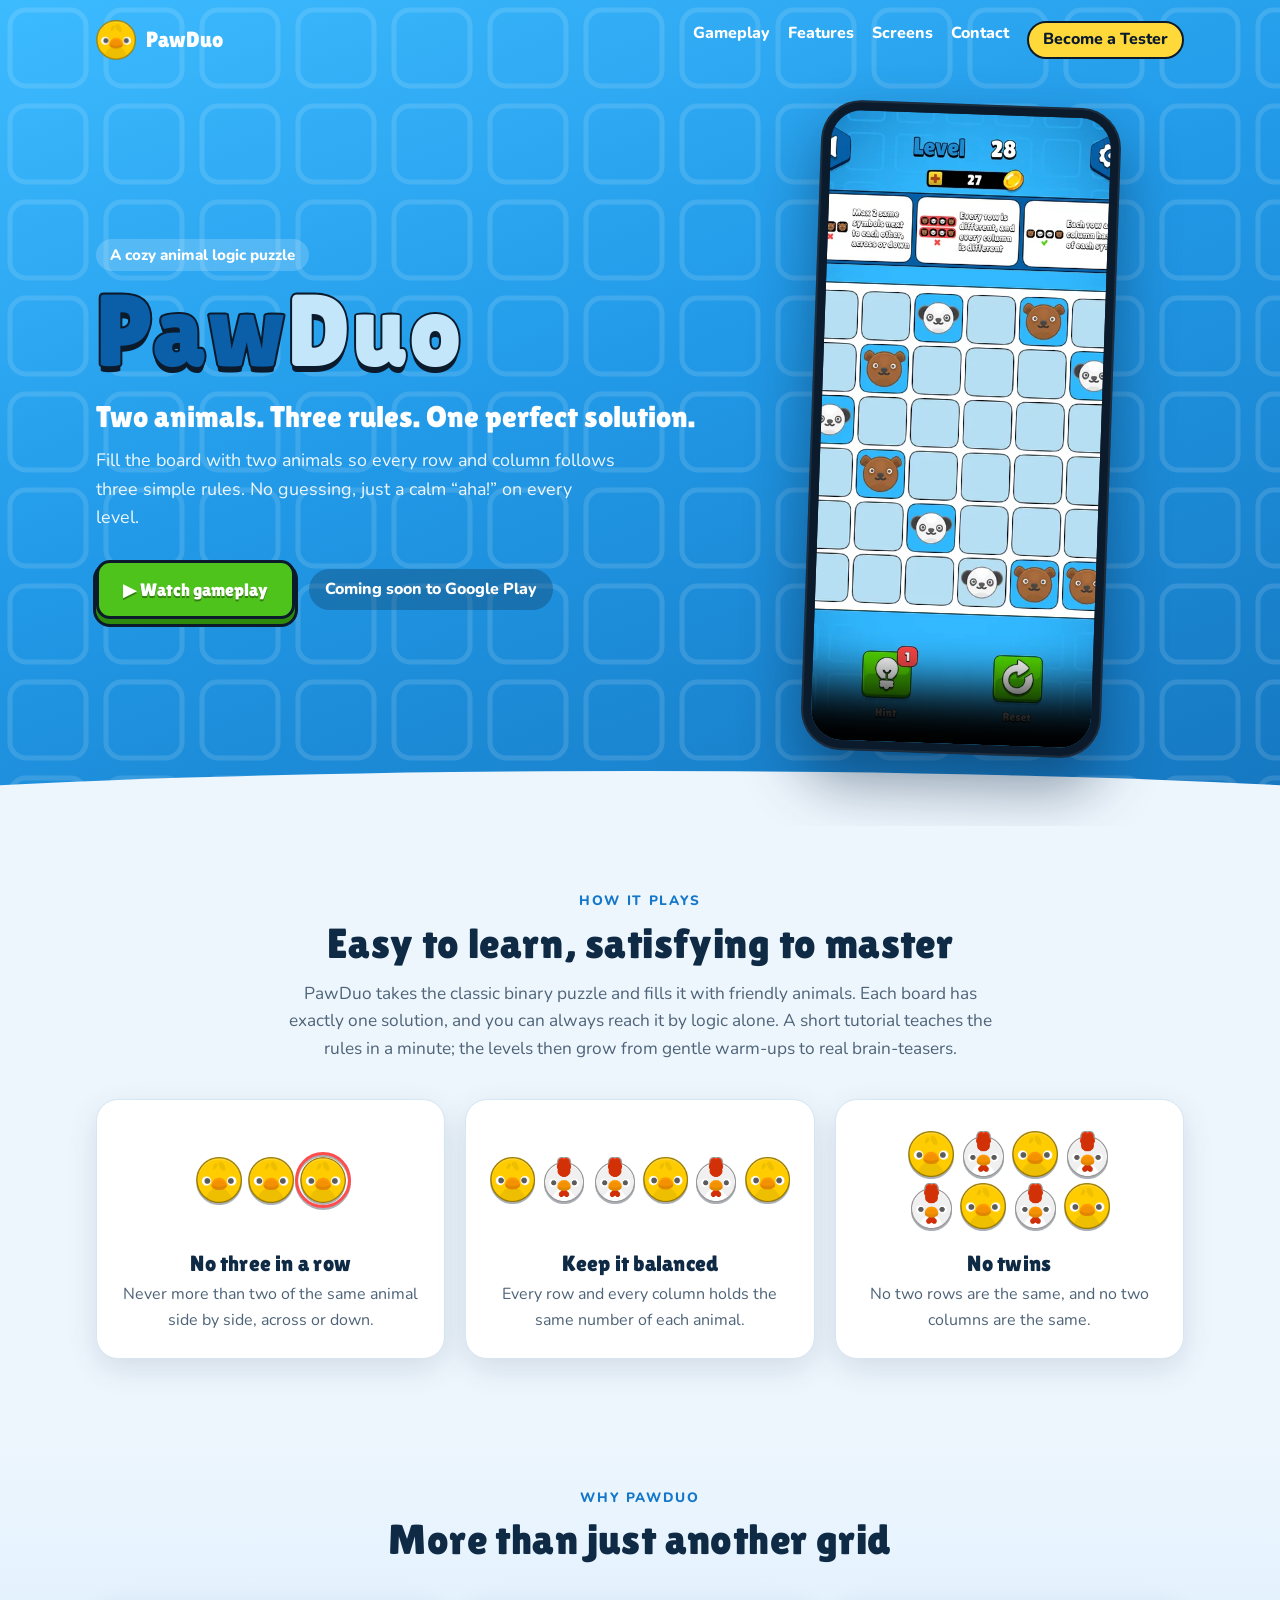
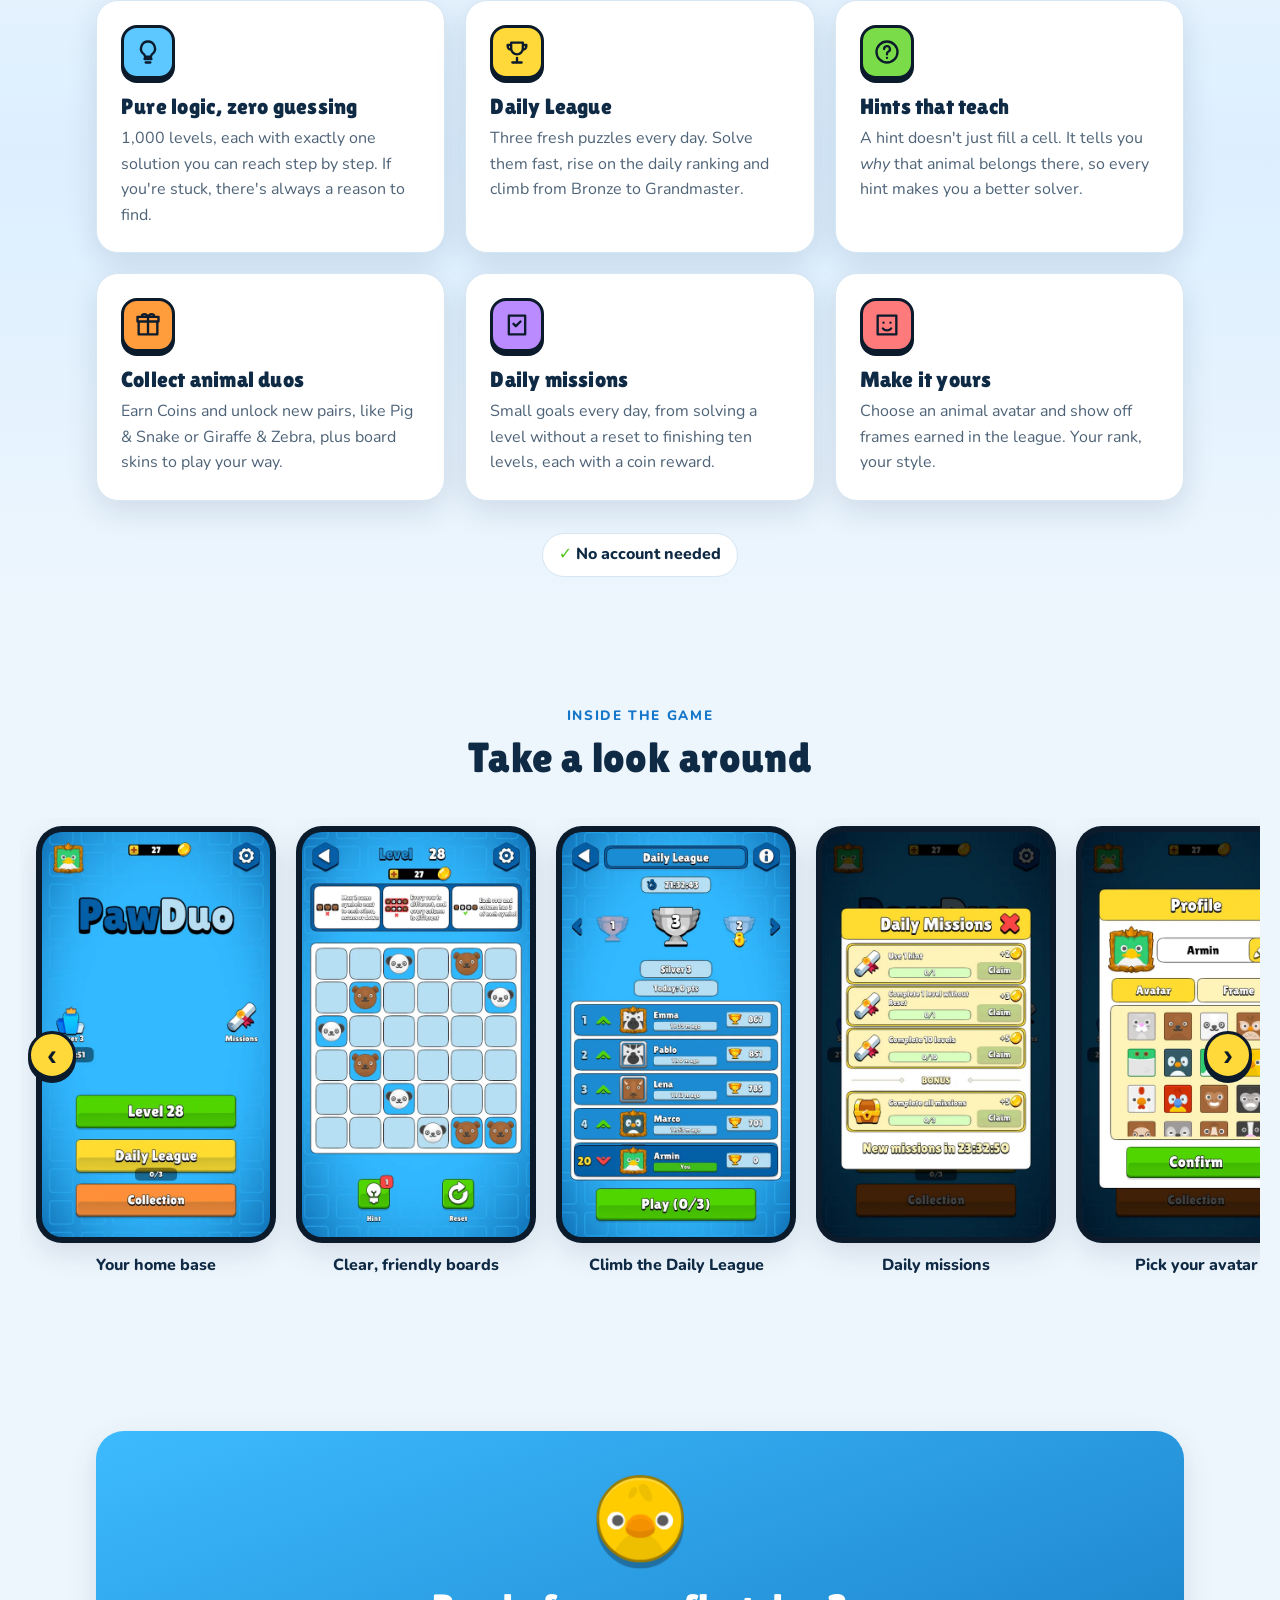
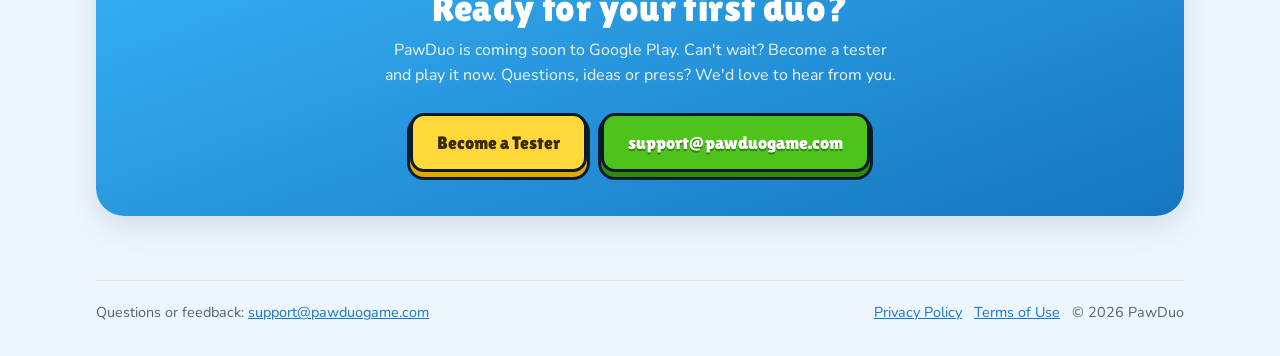
==== commit 9c77230c: "Rename Forest Tokens to Coins Co-Authored-By: Claude Opus 5.5 <noreply@anthropic.com>" ====
--- a/index.html
+++ b/index.html
@@ -121,14 +121,14 @@
               <svg viewBox="0 0 24 24"><path d="M4 9h16v11H4zM3 5h18v4H3zM12 5v15M12 5S10.5 2 8 2.8C6 3.5 7 5 8.5 5M12 5s1.5-3 4-2.2c2 .7 1 2.2-.5 2.2"/></svg>
             </span>
             <h3>Collect animal duos</h3>
-            <p>Earn Forest Tokens and unlock new pairs, like Pig &amp; Snake or Giraffe &amp; Zebra, plus board skins to play your way.</p>
+            <p>Earn Coins and unlock new pairs, like Pig &amp; Snake or Giraffe &amp; Zebra, plus board skins to play your way.</p>
           </article>
           <article class="feature">
             <span class="ico ico-purple" aria-hidden="true">
               <svg viewBox="0 0 24 24"><path d="M9 11l2 2 4-4M5 4h14v16H5z"/></svg>
             </span>
             <h3>Daily missions</h3>
-            <p>Small goals every day, from solving a level without a reset to finishing ten levels, each with a token reward.</p>
+            <p>Small goals every day, from solving a level without a reset to finishing ten levels, each with a coin reward.</p>
           </article>
           <article class="feature">
             <span class="ico ico-red" aria-hidden="true">
@@ -159,7 +159,7 @@
           <li><button class="shot" type="button" data-full="assets/InGamePictures/01_Home.png"><img src="assets/InGamePictures/web/01_Home.webp" alt="PawDuo home screen" width="540" height="960" loading="lazy"></button><span>Your home base</span></li>
           <li><button class="shot" type="button" data-full="assets/InGamePictures/02_Board.png"><img src="assets/InGamePictures/web/02_Board.webp" alt="A puzzle board with bears and pandas" width="540" height="960" loading="lazy"></button><span>Clear, friendly boards</span></li>
           <li><button class="shot" type="button" data-full="assets/InGamePictures/03_League.png"><img src="assets/InGamePictures/web/03_League.webp" alt="Daily League ranking" width="540" height="960" loading="lazy"></button><span>Climb the Daily League</span></li>
-          <li><button class="shot" type="button" data-full="assets/InGamePictures/04_Missions.png"><img src="assets/InGamePictures/web/04_Missions.webp" alt="Daily missions with token rewards" width="540" height="960" loading="lazy"></button><span>Daily missions</span></li>
+          <li><button class="shot" type="button" data-full="assets/InGamePictures/04_Missions.png"><img src="assets/InGamePictures/web/04_Missions.webp" alt="Daily missions with coin rewards" width="540" height="960" loading="lazy"></button><span>Daily missions</span></li>
           <li><button class="shot" type="button" data-full="assets/InGamePictures/05_Profile_Avatars.png"><img src="assets/InGamePictures/web/05_Profile_Avatars.webp" alt="Choosing an avatar" width="540" height="960" loading="lazy"></button><span>Pick your avatar</span></li>
           <li><button class="shot" type="button" data-full="assets/InGamePictures/06_Profile_Frames.png"><img src="assets/InGamePictures/web/06_Profile_Frames.webp" alt="League frames for the profile picture" width="540" height="960" loading="lazy"></button><span>Earn league frames</span></li>
           <li><button class="shot" type="button" data-full="assets/InGamePictures/07_Collection.png"><img src="assets/InGamePictures/web/07_Collection.webp" alt="Animal duo collection" width="540" height="960" loading="lazy"></button><span>Collect animal duos</span></li>
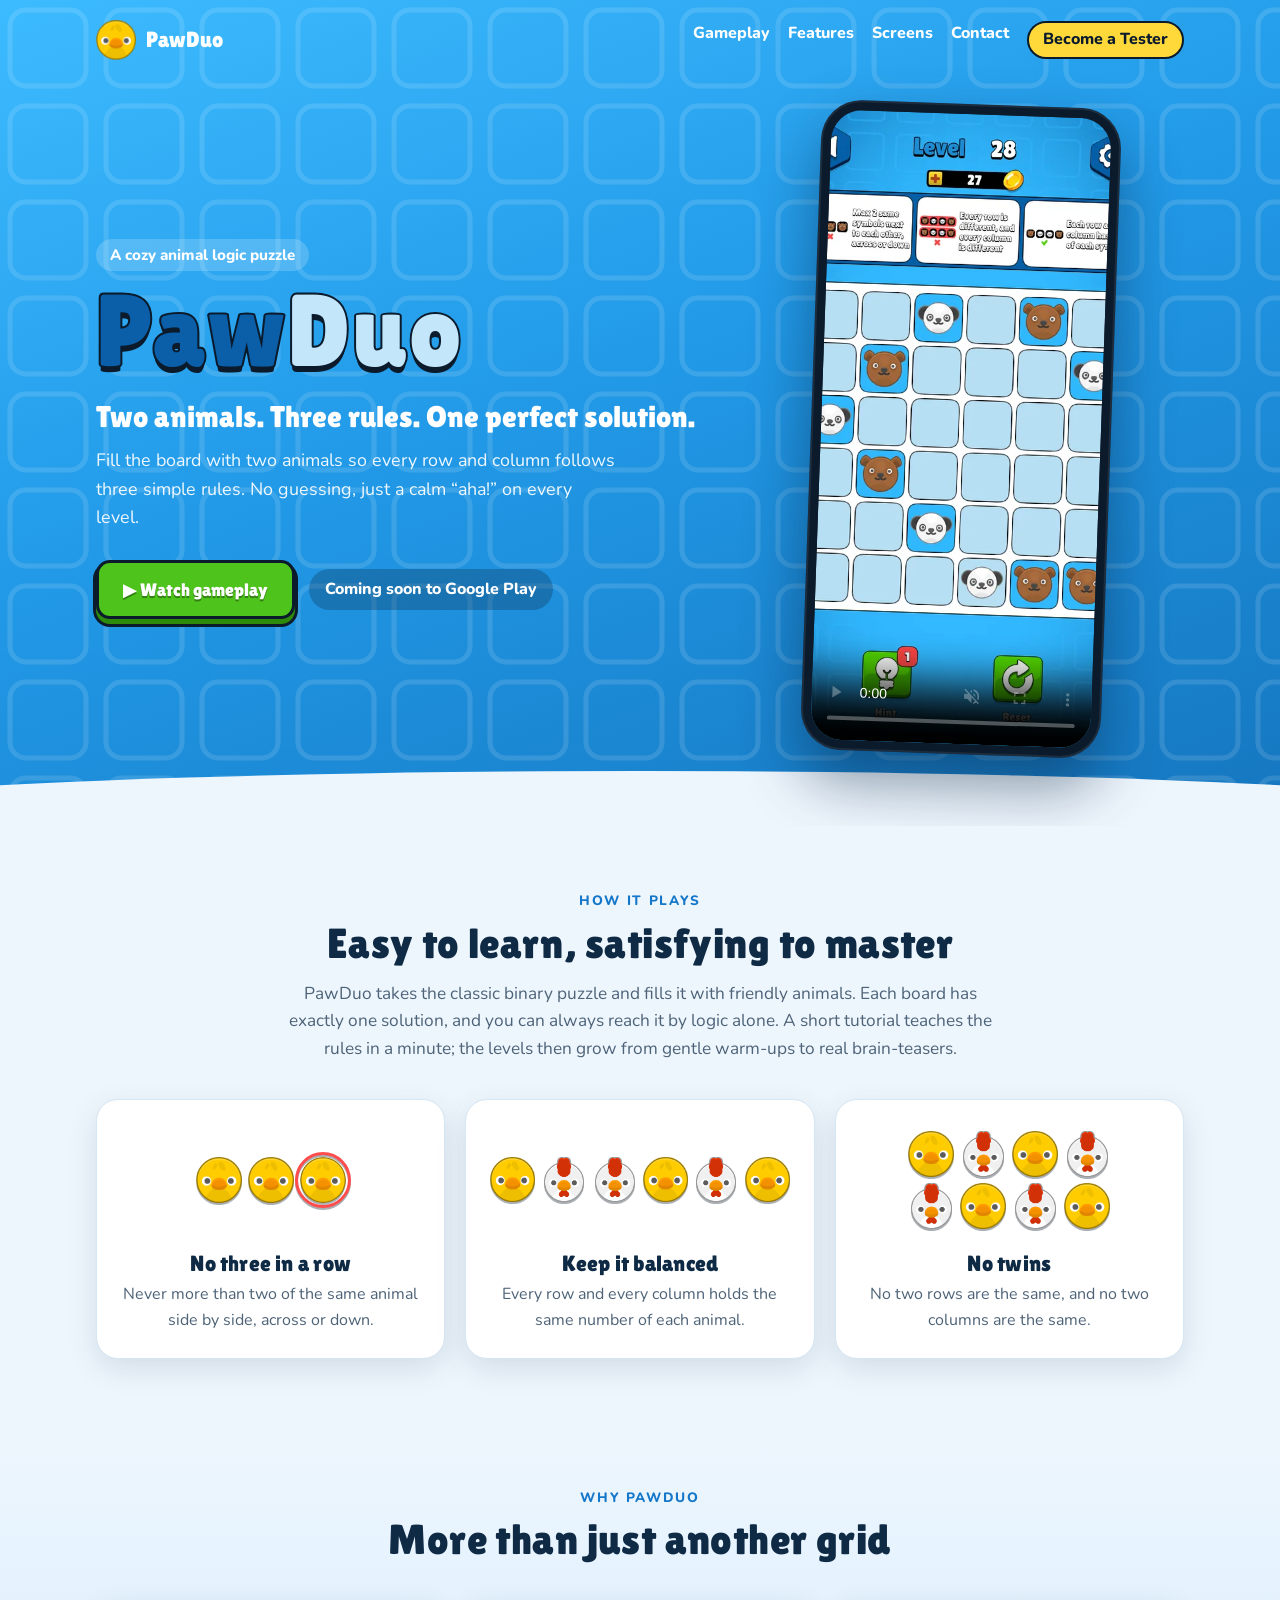
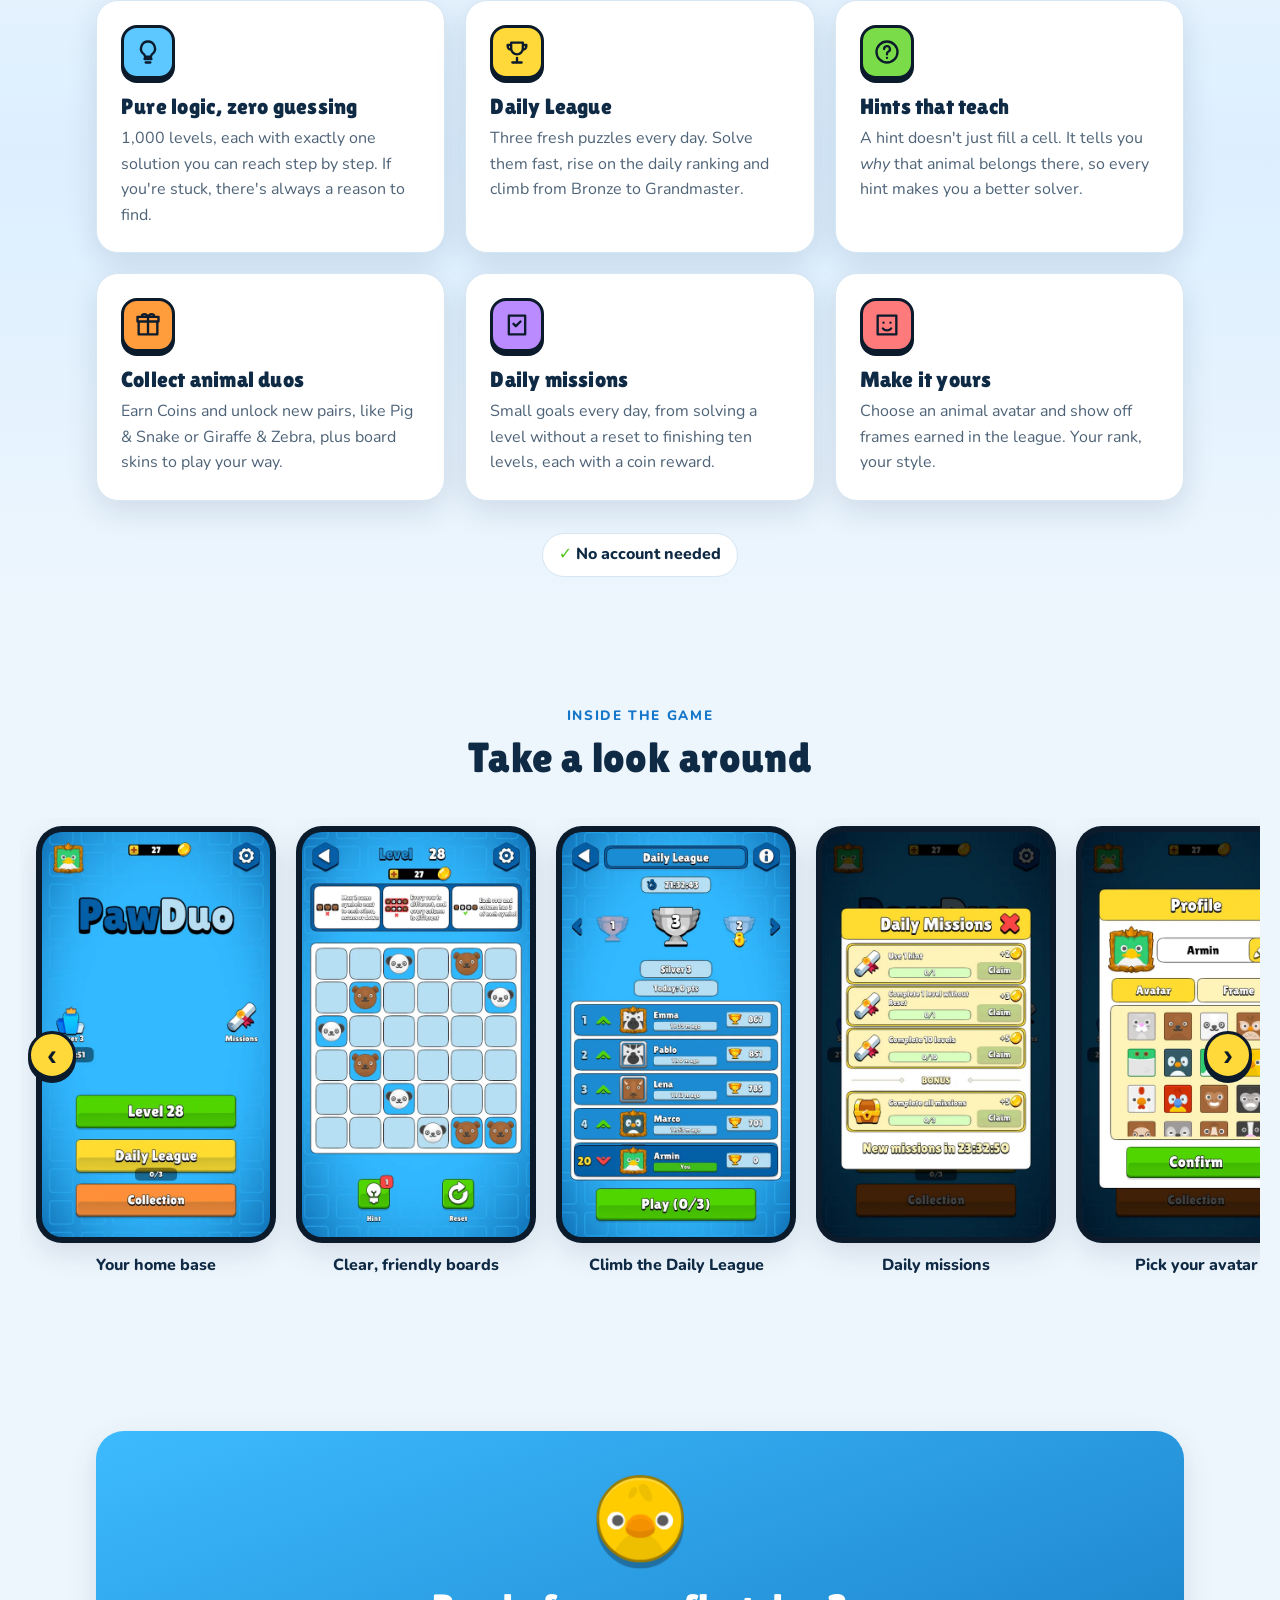
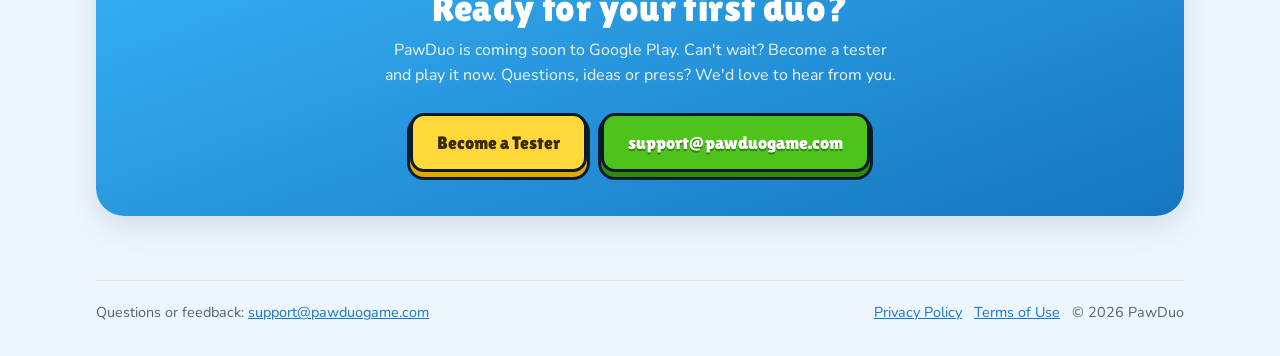
==== commit 1779fb76: "Add the full-screen Watch gameplay button to the publishers page Co-Authored-By: Claude Opus 5.5 <no" ====
--- a/index.html
+++ b/index.html
@@ -14,7 +14,7 @@
   <link rel="preconnect" href="https://fonts.googleapis.com">
   <link rel="preconnect" href="https://fonts.gstatic.com" crossorigin>
   <link rel="stylesheet" href="https://fonts.googleapis.com/css2?family=Lilita+One&family=Nunito:wght@500;700;800&display=swap">
-  <link rel="stylesheet" href="style.css?v=8">
+  <link rel="stylesheet" href="style.css?v=11">
 </head>
 <body class="landing">
 
--- a/style.css
+++ b/style.css
@@ -458,6 +458,119 @@
 }
 .nav-cta:hover { color: #0b1b2c !important; filter: brightness(1.05); }
 
+/* ---------- Publishers page (unlisted) ---------- */
+.btn-white { background: #fff; color: #0b1b2c; box-shadow: 0 5px 0 #b9cbdc, 0 5px 0 3px #0b1b2c; }
+.hero-tags { list-style: none; display: flex; flex-wrap: wrap; gap: 8px; margin: 22px 0 0; padding: 0; }
+.hero-tags li {
+  padding: 4px 12px;
+  border-radius: 999px;
+  background: rgba(255, 255, 255, 0.18);
+  border: 1px solid rgba(255, 255, 255, 0.35);
+  color: #fff;
+  font-weight: 800;
+  font-size: 0.9rem;
+}
+
+.stats-section { padding: 40px 0 8px; }
+.stats {
+  list-style: none;
+  margin: 0;
+  padding: 0;
+  display: grid;
+  grid-template-columns: repeat(6, 1fr);
+  gap: 14px;
+}
+.stats li {
+  background: var(--card);
+  border: 1px solid var(--line);
+  border-radius: 20px;
+  padding: 18px 12px;
+  text-align: center;
+  box-shadow: var(--shadow);
+}
+.stats strong {
+  display: block;
+  font-family: "Lilita One", system-ui, sans-serif;
+  font-weight: 400;
+  font-size: 2.1rem;
+  line-height: 1.1;
+  color: var(--accent);
+}
+.stats span { display: block; margin-top: 4px; color: var(--muted); font-size: 0.9rem; font-weight: 700; line-height: 1.3; }
+
+.spec-grid { display: grid; grid-template-columns: repeat(3, 1fr); gap: 20px; align-items: start; }
+.card h3 { margin: 0 0 12px; font-size: 1.35rem; }
+.card > p { margin: 0; color: var(--muted); }
+
+.checklist { list-style: none; margin: 0; padding: 0; display: grid; gap: 10px; }
+.checklist li { position: relative; padding-left: 28px; color: var(--muted); }
+.checklist li::before {
+  content: "";
+  position: absolute;
+  left: 0; top: 0.35em;
+  width: 18px; height: 18px;
+  border-radius: 50%;
+  background: var(--green) url("data:image/svg+xml,%3Csvg xmlns='http://www.w3.org/2000/svg' viewBox='0 0 24 24' fill='none' stroke='%23fff' stroke-width='4' stroke-linecap='round' stroke-linejoin='round'%3E%3Cpath d='M5 12l5 5 9-10'/%3E%3C/svg%3E") center / 12px no-repeat;
+}
+.checklist strong { color: var(--text); }
+
+.diff-list {
+  list-style: none;
+  counter-reset: diff;
+  margin: 0;
+  padding: 0;
+  display: grid;
+  grid-template-columns: repeat(2, 1fr);
+  gap: 16px 24px;
+}
+.diff-list li {
+  counter-increment: diff;
+  position: relative;
+  padding: 20px 20px 20px 84px;
+  background: var(--card);
+  border: 1px solid var(--line);
+  border-radius: 20px;
+  box-shadow: var(--shadow);
+}
+.diff-list li::before {
+  content: counter(diff);
+  position: absolute;
+  left: 20px; top: 20px;
+  width: 46px; height: 46px;
+  display: flex; align-items: center; justify-content: center;
+  border-radius: 50%;
+  border: 3px solid #0b1b2c;
+  background: var(--yellow);
+  color: #0b1b2c;
+  font-family: "Lilita One", system-ui, sans-serif;
+  font-size: 1.4rem;
+  box-shadow: 0 3px 0 #0b1b2c;
+}
+.diff-list h3 { margin: 0 0 4px; font-size: 1.2rem; }
+.diff-list p { margin: 0; color: var(--muted); }
+
+.dev-card { max-width: 820px; margin: 0 auto; }
+.dev-head { display: flex; align-items: center; gap: 16px; margin-bottom: 16px; }
+.dev-head img { flex: none; filter: drop-shadow(0 4px 0 rgba(11, 27, 44, 0.3)); }
+/* Lilita One has no ğ/ş/ı/İ (same as in the game, K-69), so the name uses Nunito. */
+.dev-head h3 { margin: 0; font-family: "Nunito", system-ui, sans-serif; font-weight: 800; font-size: 1.6rem; letter-spacing: 0; }
+.dev-role { margin: 2px 0 0; color: var(--accent); font-weight: 800; }
+.dev-card h4 { margin: 22px 0 12px; font-family: "Lilita One", system-ui, sans-serif; font-weight: 400; font-size: 1.2rem; }
+
+.closing-links { display: flex; flex-wrap: wrap; justify-content: center; gap: 8px 22px; margin: 22px auto 0 !important; }
+.closing-links a { color: #fff; font-weight: 800; }
+
+@media (max-width: 900px) {
+  .stats { grid-template-columns: repeat(3, 1fr); }
+  .spec-grid, .diff-list { grid-template-columns: 1fr; }
+  .hero-tags { justify-content: center; }
+}
+@media (max-width: 600px) {
+  .stats { grid-template-columns: repeat(2, 1fr); }
+  .diff-list li { padding: 18px 18px 18px 74px; }
+  .diff-list li::before { left: 16px; top: 18px; width: 42px; height: 42px; font-size: 1.25rem; }
+}
+
 /* ---------- Doc pages (privacy, terms) ---------- */
 .badge {
   display: inline-block;
